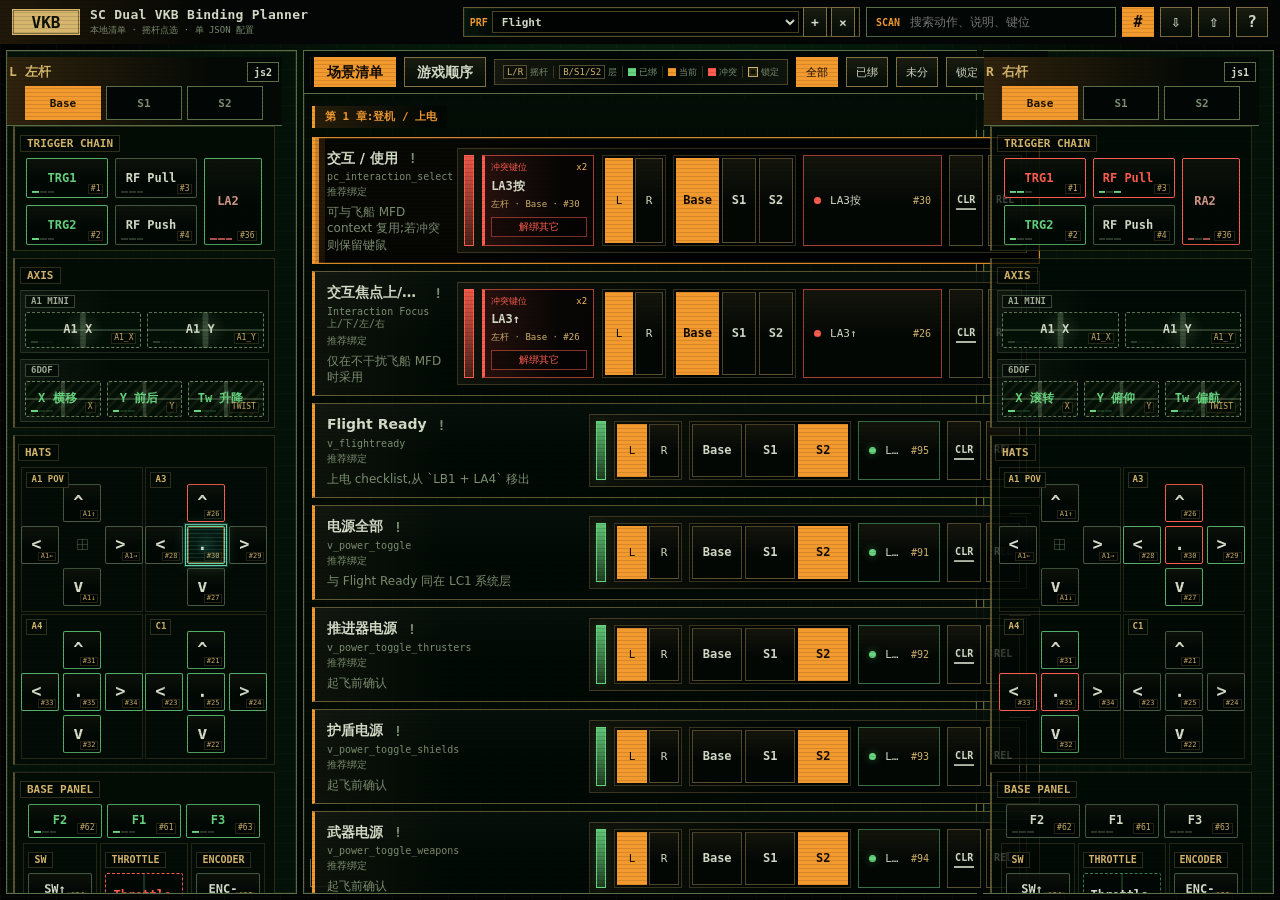
==== index.html @ 5b3334d1 "deploy: publish static page" ====
<!doctype html>
<html lang="zh-CN">
  <head>
    <meta charset="utf-8">
    <meta name="viewport" content="width=device-width, initial-scale=1">
    <title>SC Dual VKB Binding Planner</title>
    <link rel="stylesheet" href="./styles.css?v=retro-73">
  </head>
  <body>
    <div id="app" class="app-shell">
      <header class="topbar">
        <div class="brand">
          <span class="brand-mark">VKB</span>
          <div>
            <h1>SC Dual VKB Binding Planner</h1>
            <p>本地清单 · 摇杆点选 · 单 JSON 配置</p>
          </div>
        </div>
        <div class="top-actions">
          <div class="profile-controls" aria-label="Profile 配置" data-tooltip="Profile · 切换、新建或删除一套完整配置">
            <span class="profile-kicker">PRF</span>
            <select id="profileSelect" class="profile-select" aria-label="切换 Profile" data-tooltip="切换当前 Profile"></select>
            <button id="profileAddBtn" class="panel-button icon-button" type="button" aria-label="新增 Profile" title="新增 Profile" data-tooltip="新增 Profile，并选择复制来源">
              <span aria-hidden="true">+</span>
              <span class="sr-only">新增 Profile</span>
            </button>
            <button id="profileDeleteBtn" class="panel-button icon-button" type="button" aria-label="删除当前 Profile" title="删除当前 Profile" data-tooltip="删除当前 Profile，会先要求确认">
              <span aria-hidden="true">×</span>
              <span class="sr-only">删除当前 Profile</span>
            </button>
          </div>
          <label class="search-box" data-tooltip="按动作名、说明、键位或代码搜索">
            <span>SCAN</span>
            <input id="searchInput" type="search" placeholder="搜索动作、说明、键位">
          </label>
          <button id="toggleCodesBtn" class="panel-button icon-button code-mode-button" type="button" aria-label="切换编号显示" title="切换编号显示" data-tooltip="显示或隐藏左右摇杆按钮编号">
            <span aria-hidden="true">#</span>
            <span class="sr-only">切换编号显示</span>
          </button>
          <button id="exportBtn" class="panel-button icon-button" type="button" aria-label="导出 JSON" title="导出 JSON" data-tooltip="导出包含所有 Profile 和键位编号的 JSON">
            <span aria-hidden="true">⇩</span>
            <span class="sr-only">导出 JSON</span>
          </button>
          <label class="panel-button icon-button import-button" aria-label="导入 JSON" title="导入 JSON" data-tooltip="导入 JSON 并覆盖当前 workspace">
            <span aria-hidden="true">⇧</span>
            <span class="sr-only">导入 JSON</span>
            <input id="importInput" type="file" accept="application/json">
          </label>
          <button id="helpBtn" class="panel-button icon-button help-button" type="button" aria-label="打开帮助" title="打开帮助" data-tooltip="打开全屏操作说明">
            <span aria-hidden="true">?</span>
            <span class="sr-only">打开帮助</span>
          </button>
        </div>
      </header>

      <main class="workspace">
        <aside id="leftPanel" class="stick-panel"></aside>

        <section class="list-zone">
          <div class="list-controls">
            <div class="tabs" role="tablist" aria-label="清单类型">
              <button id="scenarioTab" class="tab-button active" type="button" data-list="scenario" data-tooltip="按场景化体会顺序查看绑定">场景清单</button>
              <button id="gameTab" class="tab-button" type="button" data-list="game" data-tooltip="按游戏内 keybinding 顺序查看绑定">游戏顺序</button>
            </div>
            <div class="top-legend" aria-label="图例说明">
              <span class="legend-item"><span class="legend-code">L/R</span>摇杆</span>
              <span class="legend-item"><span class="legend-code">B/S1/S2</span>层</span>
              <span class="legend-item"><span class="legend-dot green"></span>已绑</span>
              <span class="legend-item"><span class="legend-dot amber"></span>当前</span>
              <span class="legend-item"><span class="legend-dot red"></span>冲突</span>
              <span class="legend-item"><span class="legend-lock"></span>锁定</span>
            </div>
            <div class="filters" aria-label="状态筛选">
              <button class="filter-button active" type="button" data-filter="all" data-tooltip="显示全部动作">全部</button>
              <button class="filter-button" type="button" data-filter="bound" data-tooltip="只看已经绑定的动作">已绑</button>
              <button class="filter-button" type="button" data-filter="unbound" data-tooltip="只看尚未分配的动作">未分</button>
              <button class="filter-button" type="button" data-filter="locked" data-tooltip="只看已锁定的动作">锁定</button>
              <button class="filter-button" type="button" data-filter="issue" data-tooltip="只看冲突或需要处理的动作">问题</button>
            </div>
          </div>

          <div id="selectionBar" class="selection-bar">
            <div>
              <span class="selection-kicker">CURRENT TARGET</span>
              <strong id="selectedTitle">选择一行动作，然后点击左右摇杆键位</strong>
            </div>
            <div class="selection-actions">
              <button id="lockBtn" class="small-button" type="button" data-tooltip="锁定当前动作，防止误改或抢占">锁定</button>
              <button id="clearBtn" class="small-button" type="button" data-tooltip="解绑当前动作">解绑</button>
              <input id="noteInput" class="note-input" type="text" placeholder="备注" data-tooltip="为当前动作写入备注">
            </div>
          </div>

          <div class="card-wrap">
            <div id="bindingRows" class="binding-cards" aria-label="绑定清单"></div>
          </div>
        </section>

        <aside id="rightPanel" class="stick-panel"></aside>
      </main>
    </div>

    <section id="helpOverlay" class="help-overlay" aria-hidden="true" aria-label="操作帮助">
      <div class="help-vignette" aria-hidden="true"></div>
      <aside class="help-board" role="dialog" aria-modal="true" aria-labelledby="helpTitle">
        <header>
          <span>HELP</span>
          <h2 id="helpTitle">按钮说明</h2>
        </header>
        <div id="helpItems" class="help-items"></div>
        <footer>
          <span>Esc / 点击外部关闭</span>
          <button id="helpCloseBtn" type="button" data-tooltip="关闭帮助窗口">关闭</button>
        </footer>
      </aside>
    </section>
    <div id="hudTooltip" class="hud-tooltip" role="tooltip" aria-hidden="true"></div>

    <dialog id="codeDialog" class="code-dialog">
      <form method="dialog" class="code-card">
        <header>
          <span id="codeDialogKicker">CODE</span>
          <h2 id="codeDialogTitle">编辑键位编码</h2>
        </header>
        <div id="codeDialogFields" class="code-fields"></div>
        <menu>
          <button id="copyCodeBtn" value="copy" type="button" data-tooltip="把当前键位编号复制到另一侧同名控件">复制到另一侧</button>
          <button id="recalcCodeBtn" value="recalc" type="button" data-tooltip="按全局 shift offset 重算 S1/S2 编号">按 offset 重算</button>
          <button value="cancel" data-tooltip="关闭编码编辑">关闭</button>
          <button id="saveCodeBtn" value="default" type="button" data-tooltip="保存当前键位编号">保存</button>
        </menu>
      </form>
    </dialog>

    <dialog id="profileDialog" class="profile-dialog">
      <form method="dialog" class="profile-card">
        <header>
          <span>PROFILE</span>
          <h2>新增 Profile</h2>
        </header>
        <div class="profile-fields">
          <label>
            名称
            <input id="profileNewName" type="text" maxlength="32" autocomplete="off">
          </label>
          <label>
            复制自
            <select id="profileSourceSelect"></select>
          </label>
        </div>
        <menu>
          <button value="cancel" data-tooltip="关闭新增 Profile">关闭</button>
          <button id="profileCreateBtn" value="default" type="button" data-tooltip="按名称和复制来源创建 Profile">创建</button>
        </menu>
      </form>
    </dialog>

    <script src="./data.js?v=retro-4"></script>
    <script src="./app.js?v=retro-37"></script>
  </body>
</html>
---- styles.css ----
:root {
  color-scheme: dark;
  --bg: #020504;
  --panel: #061a0f;
  --panel-2: #092715;
  --panel-3: #0d1c15;
  --line: #596f47;
  --line-dim: #273b28;
  --line-hot: #d6b66c;
  --text: #d5dcc8;
  --muted: #7d9072;
  --amber: #f39a2f;
  --amber-2: #ffc069;
  --green: #66d47e;
  --red: #ff5d4d;
  --violet: #a88bff;
  --shadow: rgba(243, 154, 47, 0.18);
  --mono: ui-monospace, SFMono-Regular, Menlo, Monaco, Consolas, monospace;
  font-family: "IBM Plex Sans", Inter, ui-sans-serif, system-ui, -apple-system, BlinkMacSystemFont, "Segoe UI", sans-serif;
}

* {
  box-sizing: border-box;
}

html {
  height: 100%;
  overflow: hidden;
}

body {
  height: 100%;
  min-width: 1100px;
  overflow: hidden;
  margin: 0;
  color: var(--text);
  background:
    linear-gradient(rgba(214, 182, 108, 0.035) 1px, transparent 1px),
    linear-gradient(90deg, rgba(214, 182, 108, 0.035) 1px, transparent 1px),
    radial-gradient(circle at 50% -18%, rgba(7, 54, 23, 0.9), transparent 45%),
    var(--bg);
  background-size: 24px 24px, 24px 24px, auto, auto;
}

body::after {
  content: "";
  position: fixed;
  inset: 0;
  z-index: 99;
  pointer-events: none;
  background: repeating-linear-gradient(0deg, transparent 0 3px, rgba(0, 0, 0, 0.12) 3px 4px);
  mix-blend-mode: multiply;
}

button,
input,
select {
  font: inherit;
}

button {
  cursor: pointer;
}

.app-shell {
  height: 100vh;
  display: grid;
  grid-template-rows: auto 1fr;
  overflow: hidden;
}

.topbar {
  height: 48px;
  display: flex;
  align-items: center;
  justify-content: space-between;
  padding: 6px 10px;
  border-bottom: 1px solid var(--line);
  background:
    linear-gradient(90deg, rgba(243, 154, 47, 0.08), transparent 240px),
    #030604;
  box-shadow: inset 0 -1px 0 rgba(243, 154, 47, 0.28);
}

.brand {
  display: flex;
  align-items: center;
  gap: 10px;
}

.brand-mark {
  display: grid;
  place-items: center;
  width: 64px;
  height: 28px;
  border: 1px solid var(--line-hot);
  color: #0d1009;
  font-weight: 800;
  font-family: var(--mono);
  letter-spacing: 0;
  background: var(--line-hot);
  box-shadow: inset 0 0 0 1px rgba(0, 0, 0, 0.42);
}

h1,
p {
  margin: 0;
}

.brand h1 {
  color: var(--text);
  font-family: var(--mono);
  font-size: 13px;
  font-weight: 800;
  letter-spacing: 0.02em;
}

.brand p,
.selection-kicker,
.code-dialog span,
.profile-dialog span {
  margin-top: 2px;
  color: var(--muted);
  font-family: var(--mono);
  font-size: 10px;
  letter-spacing: 0;
  text-transform: uppercase;
}

.top-actions,
.list-controls,
.filters,
.tabs,
.selection-actions {
  display: flex;
  align-items: center;
  gap: 8px;
}

.search-box {
  display: flex;
  align-items: center;
  gap: 8px;
  min-width: 260px;
  height: 28px;
  padding: 0 9px;
  border: 1px solid var(--line);
  background: #020604;
}

.search-box span {
  color: var(--amber);
  font-family: var(--mono);
  font-size: 11px;
}

.search-box input {
  width: 100%;
  border: 0;
  outline: 0;
  color: var(--text);
  background: transparent;
}

.panel-button,
.tab-button,
.filter-button,
.small-button {
  min-height: 30px;
  border: 1px solid var(--line);
  color: var(--text);
  background:
    linear-gradient(180deg, rgba(214, 182, 108, 0.08), transparent 52%),
    #061008;
  font-family: var(--mono);
  text-transform: uppercase;
  white-space: nowrap;
}

.panel-button {
  padding: 0 12px;
}

.import-button input {
  display: none;
}

.tab-button {
  padding: 0 13px;
}

.filter-button,
.small-button {
  padding: 0 9px;
  font-size: 12px;
}

.panel-button:hover,
.tab-button:hover,
.filter-button:hover,
.small-button:hover,
.slot:hover {
  border-color: var(--line-hot);
  box-shadow: 0 0 0 1px rgba(214, 182, 108, 0.15), 0 0 18px var(--shadow);
}

.active,
.tab-button.active,
.filter-button.active {
  border-color: var(--amber);
  color: #140c03;
  background: var(--amber);
}

.workspace {
  display: grid;
  grid-template-columns: 196px minmax(420px, 1fr) 196px;
  gap: 6px;
  min-height: 0;
  overflow: hidden;
  padding: 6px;
}

.stick-panel {
  position: relative;
  min-height: 0;
  overflow: auto;
  border: 1px solid var(--line);
  background:
    linear-gradient(rgba(214, 182, 108, 0.045) 1px, transparent 1px),
    linear-gradient(90deg, rgba(214, 182, 108, 0.032) 1px, transparent 1px),
    linear-gradient(180deg, rgba(243, 154, 47, 0.05), transparent 120px),
    var(--panel);
  background-size: 14px 14px, 14px 14px, auto;
  box-shadow: inset 0 0 0 1px rgba(214, 182, 108, 0.09);
  scrollbar-gutter: stable;
}

.stick-panel::before,
.list-zone::before {
  content: "";
  position: absolute;
  inset: 6px;
  z-index: 1;
  pointer-events: none;
  background:
    linear-gradient(var(--line-hot) 0 0) left top / 28px 1px no-repeat,
    linear-gradient(var(--line-hot) 0 0) left top / 1px 28px no-repeat,
    linear-gradient(var(--line-hot) 0 0) right top / 28px 1px no-repeat,
    linear-gradient(var(--line-hot) 0 0) right top / 1px 28px no-repeat,
    linear-gradient(var(--line-hot) 0 0) left bottom / 28px 1px no-repeat,
    linear-gradient(var(--line-hot) 0 0) left bottom / 1px 28px no-repeat,
    linear-gradient(var(--line-hot) 0 0) right bottom / 28px 1px no-repeat,
    linear-gradient(var(--line-hot) 0 0) right bottom / 1px 28px no-repeat;
  opacity: 0.55;
}

.stick-head {
  position: sticky;
  top: 0;
  z-index: 3;
  padding: 5px 6px;
  border-bottom: 1px solid var(--line);
  background:
    linear-gradient(90deg, rgba(243, 154, 47, 0.12), transparent 68%),
    rgba(4, 16, 8, 0.96);
}

.stick-title {
  display: flex;
  justify-content: space-between;
  align-items: center;
  margin-bottom: 4px;
  color: var(--line-hot);
  font-family: var(--mono);
  font-size: 12px;
  font-weight: 800;
}

.layer-switch {
  display: grid;
  grid-template-columns: repeat(3, 1fr);
  gap: 3px;
}

.layer-switch button {
  height: 20px;
  border: 1px solid var(--line);
  color: var(--muted);
  background: #020604;
  font-family: var(--mono);
  font-size: 10px;
}

.layer-switch button.active {
  border-color: var(--amber);
  color: #171106;
  background: var(--amber);
}

.control-group {
  --group-accent: var(--line);
  position: relative;
  z-index: 2;
  margin: 3px 5px;
  padding: 3px 5px 4px;
  border: 1px solid rgba(89, 111, 71, 0.62);
  border-left: 2px solid var(--group-accent);
  background:
    linear-gradient(90deg, rgba(214, 182, 108, 0.055), transparent 32px),
    rgba(2, 10, 5, 0.86);
}

.group-trigger { --group-accent: var(--amber); }
.group-a1 { --group-accent: #91b28a; }
.group-hats { --group-accent: var(--line-hot); }
.group-axis { --group-accent: var(--green); }
.group-base { --group-accent: #b9bd8a; }
.group-throttle { --group-accent: #91b28a; }
.group-encoder { --group-accent: var(--line-hot); }

.group-title {
  display: flex;
  align-items: center;
  justify-content: space-between;
  margin-bottom: 2px;
  color: var(--group-accent);
  font-family: var(--mono);
  font-size: 9px;
  line-height: 1;
  text-shadow: none;
  text-transform: uppercase;
}

.group-title::after {
  content: "";
  height: 1px;
  flex: 1;
  margin-left: 6px;
  background: linear-gradient(90deg, var(--group-accent), transparent);
  opacity: 0.75;
}

.slot-grid {
  display: grid;
  gap: 3px;
}

.trigger-grid {
  grid-template-columns: repeat(3, 1fr);
}

.axis-grid {
  grid-template-columns: repeat(3, 1fr);
}

.base-grid {
  grid-template-columns: repeat(5, 1fr);
}

.hat {
  display: grid;
  grid-template-columns: repeat(3, 34px);
  grid-template-rows: repeat(3, 17px);
  justify-content: center;
  gap: 2px;
  margin-bottom: 3px;
}

.hat .up { grid-column: 2; grid-row: 1; }
.hat .left { grid-column: 1; grid-row: 2; }
.hat .press { grid-column: 2; grid-row: 2; }
.hat .right { grid-column: 3; grid-row: 2; }
.hat .down { grid-column: 2; grid-row: 3; }

.hat.a1-pov {
  grid-template-columns: repeat(3, 34px);
}

.hat.a1-pov .slot-label {
  font-size: 0;
}

.hat.a1-pov .slot-label::after {
  color: var(--text);
  font-size: 10px;
}

.hat.a1-pov .up .slot-label::after {
  content: "^";
}

.hat.a1-pov .left .slot-label::after {
  content: "<";
}

.hat.a1-pov .right .slot-label::after {
  content: ">";
}

.hat.a1-pov .down .slot-label::after {
  content: "v";
}

.hat.a1-pov .slot-code {
  display: block;
  font-size: 6px;
  line-height: 1;
}

.hat.a1-pov .occupancy {
  display: none;
}

.hat-modules {
  display: grid;
  grid-template-columns: repeat(3, 1fr);
  gap: 3px;
}

.hat-module {
  min-width: 0;
}

.hat-module-title {
  margin-bottom: 2px;
  color: var(--line-hot);
  font-family: var(--mono);
  font-size: 8px;
  font-weight: 800;
  text-align: center;
}

.hat-module .hat {
  grid-template-columns: repeat(3, 16px);
  grid-template-rows: repeat(3, 17px);
  gap: 1px;
  margin-bottom: 0;
}

.hat-module .slot {
  min-height: 17px;
  padding: 0;
}

.hat-module .slot-label {
  font-size: 0;
}

.hat-module .slot-label::after {
  color: var(--text);
  font-size: 9px;
}

.hat-module .up .slot-label::after {
  content: "^";
}

.hat-module .left .slot-label::after {
  content: "<";
}

.hat-module .press .slot-label::after {
  content: ".";
}

.hat-module .right .slot-label::after {
  content: ">";
}

.hat-module .down .slot-label::after {
  content: "v";
}

.hat-module .slot-code {
  display: block;
  font-size: 5px;
  line-height: 1;
}

.hat-module .occupancy {
  width: 14px;
  margin-top: 0;
}

.slot {
  position: relative;
  min-height: 23px;
  display: grid;
  align-content: center;
  gap: 1px;
  padding: 2px;
  border: 1px solid #4f6741;
  color: var(--text);
  background:
    linear-gradient(180deg, rgba(214, 182, 108, 0.08), transparent 48%),
    #031006;
  text-align: center;
  user-select: none;
  box-shadow: inset 0 0 0 1px rgba(0, 0, 0, 0.35);
}

.group-trigger .slot {
  border-radius: 2px 2px 8px 8px;
  min-height: 25px;
  color: var(--amber-2);
  border-color: rgba(243, 154, 47, 0.65);
}

.group-hats .slot {
  border-radius: 2px;
  border-color: rgba(214, 182, 108, 0.62);
}

.group-a1 .slot {
  border-color: rgba(145, 178, 138, 0.7);
}

.group-a1 .slot.axis {
  background:
    radial-gradient(circle at 50% 50%, rgba(145, 178, 138, 0.18), transparent 34%),
    linear-gradient(90deg, transparent 47%, rgba(145, 178, 138, 0.28) 48% 52%, transparent 53%),
    linear-gradient(0deg, transparent 47%, rgba(145, 178, 138, 0.28) 48% 52%, transparent 53%),
    #031006;
}

.group-axis .slot,
.group-throttle .slot {
  min-height: 24px;
  border-style: dashed;
  background:
    linear-gradient(90deg, rgba(102, 212, 126, 0.1), transparent 55%),
    #031006;
}

.group-base .slot {
  width: 26px;
  min-height: 26px;
  justify-self: center;
  border-radius: 50%;
  aspect-ratio: 1;
  background:
    radial-gradient(circle, rgba(214, 182, 108, 0.16), transparent 58%),
    #07130a;
}

.group-throttle .slot {
  width: 38px;
  min-height: 44px;
  margin: 0 auto;
  border-radius: 2px;
  background:
    linear-gradient(90deg, transparent 44%, rgba(102, 212, 126, 0.25) 45% 55%, transparent 56%),
    repeating-linear-gradient(0deg, transparent 0 6px, rgba(214, 182, 108, 0.14) 6px 7px),
    #031006;
}

.group-encoder .slot {
  width: 32px;
  min-height: 32px;
  justify-self: center;
  border-radius: 999px;
  aspect-ratio: 1;
  background:
    conic-gradient(from 0deg, rgba(214, 182, 108, 0.28), transparent 18%, rgba(214, 182, 108, 0.18) 36%, transparent 58%, rgba(214, 182, 108, 0.22)),
    #031006;
}

.slot.trigger {
  border-radius: 6px;
}

.slot.axis {
  border-style: dashed;
}

.slot.locked {
  border-color: rgba(240, 185, 87, 0.75);
  background:
    repeating-linear-gradient(-45deg, rgba(243, 154, 47, 0.16), rgba(243, 154, 47, 0.16) 4px, transparent 4px, transparent 8px),
    #071006;
}

.slot.occupied {
  border-color: rgba(102, 212, 126, 0.86);
  color: var(--green);
}

.slot.current {
  border-color: var(--amber);
  color: var(--amber-2);
  box-shadow: 0 0 0 1px rgba(243, 154, 47, 0.3), 0 0 20px rgba(243, 154, 47, 0.16);
}

.slot.conflict {
  border-color: var(--red);
}

.slot.uncalibrated {
  border-style: dashed;
  color: var(--muted);
}

.slot-label {
  font-size: 9px;
  font-weight: 700;
  line-height: 1.1;
  font-family: var(--mono);
}

.slot-code {
  color: var(--line-hot);
  font-family: var(--mono);
  font-size: 8px;
}

.code-edit {
  position: absolute;
  top: 2px;
  right: 2px;
  width: 11px;
  height: 11px;
  padding: 0;
  border: 0;
  color: var(--muted);
  background: transparent;
  font-size: 8px;
  font-family: var(--mono);
}

.occupancy {
  display: grid;
  grid-template-columns: repeat(3, 1fr);
  gap: 1px;
  width: 20px;
  margin: 1px auto 0;
}

.occupancy span {
  height: 2px;
  background: rgba(125, 144, 114, 0.34);
}

.occupancy span.on {
  background: var(--green);
}

.occupancy span.locked {
  background: var(--amber);
}

.list-zone {
  position: relative;
  min-width: 0;
  min-height: 0;
  display: grid;
  grid-template-rows: auto auto minmax(0, 1fr);
  border: 1px solid var(--line);
  background:
    linear-gradient(rgba(214, 182, 108, 0.028) 1px, transparent 1px),
    linear-gradient(90deg, rgba(214, 182, 108, 0.028) 1px, transparent 1px),
    rgba(3, 13, 6, 0.92);
  background-size: 18px 18px, 18px 18px;
  box-shadow: inset 0 0 0 1px rgba(214, 182, 108, 0.08);
}

.list-controls {
  position: relative;
  z-index: 2;
  justify-content: space-between;
  min-height: 38px;
  padding: 5px 8px;
  border-bottom: 1px solid var(--line);
  background: rgba(2, 7, 4, 0.88);
}

.selection-bar {
  position: relative;
  z-index: 2;
  min-height: 48px;
  display: flex;
  align-items: center;
  justify-content: space-between;
  gap: 12px;
  padding: 7px 8px;
  border-bottom: 1px solid var(--line);
  background:
    linear-gradient(90deg, rgba(243, 154, 47, 0.11), transparent 48%),
    rgba(4, 16, 8, 0.9);
}

#selectedTitle {
  display: block;
  margin-top: 3px;
  font-size: 13px;
  line-height: 1.2;
}

.note-input {
  width: 260px;
  height: 28px;
  border: 1px solid var(--line);
  color: var(--text);
  background: #020604;
  padding: 0 9px;
}

.card-wrap {
  position: relative;
  z-index: 2;
  min-height: 0;
  overflow-y: auto;
  overflow-x: hidden;
  padding: 6px 8px 8px;
}

.binding-cards {
  display: grid;
  gap: 6px;
}

.card-group {
  position: sticky;
  top: 0;
  z-index: 2;
  padding: 5px 0 2px;
  background: linear-gradient(180deg, rgba(3, 13, 6, 0.98), rgba(3, 13, 6, 0.82));
}

.card-group span {
  display: inline-flex;
  min-height: 22px;
  align-items: center;
  padding: 0 10px;
  border-left: 3px solid var(--amber);
  color: var(--amber);
  background:
    linear-gradient(90deg, rgba(243, 154, 47, 0.16), transparent 88%),
    rgba(2, 7, 4, 0.9);
  font-family: var(--mono);
  font-size: 11px;
  font-weight: 800;
  text-transform: uppercase;
}

.binding-card {
  position: relative;
  display: grid;
  grid-template-columns: minmax(170px, 0.82fr) minmax(220px, 1.18fr);
  grid-template-areas:
    "action meta"
    "desc meta";
  gap: 5px 10px;
  min-height: 76px;
  padding: 8px 10px;
  border: 1px solid rgba(89, 111, 71, 0.82);
  border-left: 3px solid rgba(214, 182, 108, 0.78);
  background:
    linear-gradient(90deg, rgba(214, 182, 108, 0.055), transparent 132px),
    linear-gradient(180deg, rgba(255, 255, 255, 0.025), transparent 56%),
    rgba(2, 9, 5, 0.9);
  cursor: pointer;
}

.binding-card::after {
  content: "";
  position: absolute;
  right: 8px;
  top: 7px;
  width: 22px;
  height: 1px;
  background: var(--line-hot);
  opacity: 0.5;
}

.binding-card:hover {
  border-color: var(--line-hot);
  box-shadow: inset 0 0 0 1px rgba(214, 182, 108, 0.12);
}

.binding-card.selected {
  border-color: var(--amber);
  border-left-color: var(--amber);
  background:
    linear-gradient(90deg, rgba(243, 154, 47, 0.18), transparent 160px),
    rgba(8, 18, 7, 0.96);
  box-shadow: inset 0 0 0 1px rgba(243, 154, 47, 0.24);
}

.card-action {
  grid-area: action;
  min-width: 0;
}

.card-description {
  grid-area: desc;
  color: var(--muted);
  font-size: 11px;
  line-height: 1.35;
}

.card-meta {
  grid-area: meta;
  display: grid;
  grid-template-columns: repeat(2, minmax(92px, 1fr));
  gap: 5px;
  align-content: center;
}

.meta-field {
  min-width: 0;
  display: grid;
  gap: 3px;
}

.meta-label {
  color: var(--muted);
  font-family: var(--mono);
  font-size: 9px;
  text-transform: uppercase;
}

.empty-card {
  padding: 18px;
  border: 1px dashed var(--line);
  color: var(--muted);
  text-align: center;
}

.action-name {
  font-weight: 750;
  line-height: 1.25;
  color: var(--text);
}

.action-sub {
  margin-top: 3px;
  color: var(--muted);
  font-family: var(--mono);
  font-size: 10px;
}

.tag {
  display: inline-flex;
  align-items: center;
  min-height: 22px;
  padding: 1px 7px;
  border: 1px solid var(--line);
  color: var(--text);
  background: #020604;
  font-family: var(--mono);
  font-size: 11px;
}

.tag.green { border-color: var(--green); color: var(--green); }
.tag.amber { border-color: var(--amber); color: var(--amber); }
.tag.red { border-color: var(--red); color: var(--red); }
.tag.muted { color: var(--muted); }

.code-dialog,
.profile-dialog {
  border: 1px solid var(--line-hot);
  color: var(--text);
  background: var(--panel);
  box-shadow: 0 0 34px rgba(91, 214, 208, 0.18);
}

.code-dialog::backdrop,
.profile-dialog::backdrop {
  background: rgba(0, 0, 0, 0.62);
}

.code-card,
.profile-card {
  min-width: 390px;
}

.code-card h2,
.profile-card h2 {
  margin: 4px 0 14px;
  font-size: 18px;
}

.code-fields,
.profile-fields {
  display: grid;
  gap: 10px;
}

.code-fields label,
.profile-fields label {
  display: grid;
  gap: 4px;
  color: var(--muted);
  font-size: 12px;
}

.code-fields input,
.profile-fields input,
.profile-fields select {
  height: 34px;
  border: 1px solid var(--line);
  color: var(--text);
  background: #0b1115;
  padding: 0 9px;
  outline: 0;
}

.code-card menu,
.profile-card menu {
  display: flex;
  justify-content: flex-end;
  gap: 8px;
  margin: 16px 0 0;
  padding: 0;
}

.code-card button,
.profile-card button {
  min-height: 34px;
  border: 1px solid var(--line);
  color: var(--text);
  background: #0d151a;
}

/* Clear retro cockpit pass: index2 proportions + rover-panel line language. */
body {
  background:
    linear-gradient(rgba(214, 182, 108, 0.03) 1px, transparent 1px),
    linear-gradient(90deg, rgba(214, 182, 108, 0.026) 1px, transparent 1px),
    radial-gradient(circle at 50% -22%, rgba(11, 66, 25, 0.78), transparent 46%),
    #020403;
  background-size: 28px 28px, 28px 28px, auto, auto;
}

.topbar {
  height: 44px;
  padding: 5px 12px;
  background:
    linear-gradient(90deg, rgba(243, 154, 47, 0.12), transparent 220px),
    #030604;
}

.brand-mark {
  width: 68px;
  height: 26px;
}

.brand h1 {
  font-size: 13px;
}

.brand p {
  font-size: 9px;
}

.search-box {
  min-width: 260px;
  height: 30px;
}

.panel-button,
.tab-button,
.filter-button,
.small-button {
  min-height: 30px;
  border-color: rgba(214, 182, 108, 0.58);
  background:
    linear-gradient(180deg, rgba(214, 182, 108, 0.1), rgba(4, 15, 8, 0.2)),
    #040b06;
}

.panel-button.active {
  border-color: var(--amber);
  color: #140c03;
  background: var(--amber);
}

.workspace {
  grid-template-columns: minmax(300px, 1fr) minmax(560px, 1.05fr) minmax(300px, 1fr);
  gap: 6px;
  padding: 6px;
}

.stick-panel {
  overflow-y: auto;
  overflow-x: hidden;
  padding: 7px;
  background:
    linear-gradient(rgba(214, 182, 108, 0.04) 1px, transparent 1px),
    linear-gradient(90deg, rgba(214, 182, 108, 0.032) 1px, transparent 1px),
    rgba(4, 22, 10, 0.96);
  background-size: 18px 18px, 18px 18px;
}

.stick-head {
  margin: -7px -7px 8px;
  padding: 7px 8px;
  background:
    linear-gradient(90deg, rgba(243, 154, 47, 0.18), transparent 74%),
    #050905;
}

.stick-title {
  font-size: 12px;
}

.layer-switch {
  gap: 4px;
}

.layer-switch button {
  height: 24px;
  font-size: 10px;
}

.control-group {
  margin: 0 0 8px;
  padding: 8px;
  border: 1px solid rgba(214, 182, 108, 0.36);
  border-left: 2px solid var(--group-accent);
  background:
    linear-gradient(90deg, rgba(214, 182, 108, 0.07), transparent 45px),
    rgba(2, 9, 4, 0.9);
}

.group-title {
  margin-bottom: 7px;
  font-size: 9px;
  letter-spacing: 0;
}

.slot-grid {
  gap: 6px;
}

.trigger-grid {
  grid-template-columns: repeat(2, minmax(0, 1fr));
}

.axis-grid,
.base-grid {
  grid-template-columns: repeat(3, minmax(0, 1fr));
}

.slot {
  min-height: 34px;
  padding: 4px 5px;
  border-color: rgba(214, 182, 108, 0.45);
  background:
    linear-gradient(180deg, rgba(214, 182, 108, 0.1), transparent 55%),
    #020704;
}

.slot-label {
  font-size: 10px;
}

.slot-code {
  font-size: 9px;
  opacity: 0.95;
}

.code-edit {
  width: 14px;
  height: 14px;
  font-size: 9px;
}

.group-trigger .slot {
  min-height: 35px;
  border-radius: 3px;
}

.group-a1 .slot.axis {
  min-height: 38px;
  border-style: dashed;
}

.hat {
  grid-template-columns: repeat(3, 46px);
  grid-template-rows: repeat(3, 28px);
  gap: 4px;
  margin-bottom: 0;
}

.hat.a1-pov {
  grid-template-columns: repeat(3, 46px);
  grid-template-rows: repeat(3, 28px);
  margin: 0 auto;
}

.hat.a1-pov .slot-label::after {
  font-size: 13px;
}

.hat.a1-pov .slot-code {
  display: block;
  font-size: 8px;
}

.hat-modules {
  display: grid;
  grid-template-columns: 1fr;
  gap: 8px;
}

.hat-module {
  padding: 4px 5px 5px;
  border: 1px solid rgba(214, 182, 108, 0.18);
  background: rgba(0, 0, 0, 0.12);
}

.hat-module-title {
  margin-bottom: 4px;
  font-size: 9px;
}

.hat-module .hat {
  grid-template-columns: repeat(3, 44px);
  grid-template-rows: repeat(3, 26px);
  gap: 4px;
  margin: 0 auto;
}

.hat-module .slot {
  min-height: 26px;
  padding: 2px;
}

.hat-module .slot-label::after {
  font-size: 12px;
}

.hat-module .slot-code {
  font-size: 8px;
}

.hat-module .occupancy,
.hat.a1-pov .occupancy {
  display: none;
}

.hat-strips {
  display: grid;
  gap: 7px;
}

.hat-strip {
  min-width: 0;
  padding: 4px 5px 5px;
  border: 1px solid rgba(214, 182, 108, 0.18);
  background: rgba(0, 0, 0, 0.12);
}

.hat-strip-title {
  margin-bottom: 4px;
  color: var(--line-hot);
  font-family: var(--mono);
  font-size: 9px;
  font-weight: 800;
}

.hat-strip-grid {
  display: grid;
  grid-template-columns: repeat(5, minmax(0, 1fr));
  gap: 4px;
}

.hat-chip {
  display: grid;
  grid-template-columns: none;
  grid-template-rows: none;
  justify-content: center;
  align-content: center;
  min-width: 0;
  height: 34px;
  min-height: 34px;
  padding: 2px;
  margin-bottom: 0;
}

.hat-chip .slot-label {
  font-size: 0;
}

.hat-chip .slot-label::after {
  color: var(--text);
  font-size: 12px;
}

.hat-chip.up .slot-label::after {
  content: "^";
}

.hat-chip.left .slot-label::after {
  content: "<";
}

.hat-chip.press .slot-label::after {
  content: ".";
}

.hat-chip.right .slot-label::after {
  content: ">";
}

.hat-chip.down .slot-label::after {
  content: "v";
}

.hat-chip .slot-code {
  font-size: 8px;
  white-space: nowrap;
}

.hat-chip .occupancy {
  display: none;
}

.group-base .slot,
.group-encoder .slot {
  width: auto;
  min-height: 38px;
  aspect-ratio: auto;
}

.group-base .slot {
  border-radius: 999px;
}

.group-encoder .slot {
  border-radius: 999px;
}

.group-throttle .slot {
  width: 58px;
  min-height: 66px;
}

.occupancy {
  width: 28px;
  margin-top: 3px;
}

.occupancy span {
  height: 3px;
}

.list-zone {
  background:
    linear-gradient(rgba(214, 182, 108, 0.024) 1px, transparent 1px),
    linear-gradient(90deg, rgba(214, 182, 108, 0.02) 1px, transparent 1px),
    rgba(3, 11, 5, 0.94);
  background-size: 22px 22px, 22px 22px;
}

.list-controls {
  min-height: 40px;
  padding: 6px 10px;
}

.selection-bar {
  min-height: 50px;
  padding: 7px 10px;
}

#selectedTitle {
  font-size: 13px;
}

.binding-cards {
  gap: 7px;
}

.binding-card {
  min-height: 84px;
  padding: 10px 12px;
  border-color: rgba(214, 182, 108, 0.42);
  border-left-color: var(--amber);
}

.card-description {
  font-size: 12px;
}

.action-name {
  font-size: 15px;
}

.action-sub {
  font-size: 11px;
}

.tag {
  min-height: 24px;
  font-size: 12px;
}

.binding-card {
  grid-template-columns: minmax(120px, 1fr) 360px;
  min-height: 78px;
}

.binding-card.has-conflict {
  grid-template-columns: minmax(110px, 1fr) 430px;
}

.binding-console {
  grid-area: meta;
  display: grid;
  grid-template-columns: 10px minmax(0, 1fr);
  gap: 8px;
  align-items: stretch;
  min-width: 0;
  padding: 6px;
  border: 1px solid rgba(214, 182, 108, 0.26);
  background:
    linear-gradient(90deg, rgba(214, 182, 108, 0.07), transparent 42%),
    rgba(1, 6, 3, 0.62);
}

.binding-console.has-conflict {
  grid-template-columns: 10px 112px minmax(0, 1fr);
}

.binding-console.has-conflict .binding-controls {
  grid-column: 3;
  grid-row: 1;
  grid-template-columns: auto auto minmax(68px, 1fr) 28px;
  gap: 4px;
}

.binding-console.has-conflict .seg button {
  min-width: 24px;
  padding: 0 4px;
}

.binding-console.has-conflict .layer-seg button {
  min-width: 30px;
}

.binding-console.has-conflict .card-lock {
  min-width: 28px;
}

.status-rail {
  width: 10px;
  min-height: 100%;
  border: 1px solid var(--line);
  background: rgba(125, 144, 114, 0.22);
}

.status-rail.green {
  border-color: var(--green);
  background: linear-gradient(180deg, rgba(102, 212, 126, 0.92), rgba(102, 212, 126, 0.22));
  box-shadow: 0 0 10px rgba(102, 212, 126, 0.16);
}

.status-rail.amber {
  border-color: var(--amber);
  background: linear-gradient(180deg, rgba(243, 154, 47, 0.92), rgba(243, 154, 47, 0.2));
}

.status-rail.red {
  border-color: var(--red);
  background: linear-gradient(180deg, rgba(255, 93, 77, 0.92), rgba(255, 93, 77, 0.22));
}

.status-rail.noted::after {
  content: "";
  display: block;
  width: 4px;
  height: 4px;
  margin: 4px auto 0;
  background: var(--line-hot);
}

.binding-controls {
  display: grid;
  grid-template-columns: auto auto minmax(82px, 1fr) 32px;
  gap: 6px;
  align-items: stretch;
  min-width: 0;
}

.seg {
  display: inline-grid;
  grid-auto-flow: column;
  gap: 2px;
  align-self: stretch;
  padding: 2px;
  border: 1px solid rgba(214, 182, 108, 0.24);
  background: rgba(0, 0, 0, 0.24);
}

.seg button,
.slot-pill,
.card-lock {
  min-height: 30px;
  border: 1px solid rgba(214, 182, 108, 0.36);
  color: var(--text);
  background:
    linear-gradient(180deg, rgba(214, 182, 108, 0.08), transparent 55%),
    #030704;
  font-family: var(--mono);
  font-size: 11px;
}

.seg button {
  min-width: 28px;
  padding: 0 6px;
  white-space: nowrap;
}

.layer-seg button {
  min-width: 34px;
}

.seg button.active {
  border-color: var(--amber);
  color: #130b03;
  background: var(--amber);
}

.seg button:disabled {
  cursor: default;
  color: rgba(125, 144, 114, 0.45);
  border-color: rgba(89, 111, 71, 0.22);
  background: rgba(0, 0, 0, 0.2);
}

.slot-pill {
  display: grid;
  grid-template-columns: 8px minmax(0, 1fr) auto;
  gap: 7px;
  align-items: center;
  min-width: 0;
  padding: 0 8px;
  text-align: left;
}

.slot-pill-label,
.slot-pill-code {
  min-width: 0;
  overflow: hidden;
  text-overflow: ellipsis;
  white-space: nowrap;
}

.slot-pill-code {
  color: var(--line-hot);
  font-size: 10px;
}

.status-dot-ui {
  width: 7px;
  height: 7px;
  border-radius: 50%;
  background: var(--muted);
}

.status-dot-ui.green {
  background: var(--green);
  box-shadow: 0 0 8px rgba(102, 212, 126, 0.45);
}

.status-dot-ui.amber {
  background: var(--amber);
}

.status-dot-ui.red {
  background: var(--red);
}

.slot-pill.red {
  border-color: rgba(255, 93, 77, 0.62);
}

.slot-pill.amber {
  border-color: rgba(243, 154, 47, 0.62);
}

.slot-pill.green {
  border-color: rgba(102, 212, 126, 0.48);
}

.card-lock {
  display: grid;
  place-items: center;
  min-width: 32px;
  padding: 0;
}

.card-lock.active {
  border-color: var(--amber);
  color: #130b03;
  background: var(--amber);
}

.card-lock:disabled {
  cursor: default;
  color: rgba(125, 144, 114, 0.4);
  border-color: rgba(89, 111, 71, 0.22);
  background: rgba(0, 0, 0, 0.2);
}

.conflict-mini-card {
  grid-column: 2;
  grid-row: 1;
  display: grid;
  grid-template-columns: minmax(0, 1fr);
  gap: 3px;
  align-items: center;
  min-width: 0;
  min-height: 100%;
  margin: 0;
  padding: 5px 6px;
  border: 1px solid rgba(255, 93, 77, 0.62);
  border-left: 3px solid var(--red);
  background:
    linear-gradient(90deg, rgba(255, 93, 77, 0.12), transparent 68%),
    rgba(8, 3, 3, 0.74);
}

.conflict-mini-meta {
  display: flex;
  justify-content: space-between;
  gap: 8px;
  color: var(--red);
  font-family: var(--mono);
  font-size: 9px;
  line-height: 1;
}

.conflict-mini-tag {
  text-transform: uppercase;
}

.conflict-mini-count {
  color: var(--amber-2);
}

.conflict-mini-main {
  min-width: 0;
  overflow: hidden;
  color: var(--text);
  font-family: var(--mono);
  font-size: 12px;
  font-weight: 800;
  line-height: 1.05;
  text-overflow: ellipsis;
  white-space: nowrap;
}

.conflict-mini-code {
  color: var(--line-hot);
  font-family: var(--mono);
  font-size: 9px;
  line-height: 1;
  white-space: nowrap;
}

.conflict-mini-action {
  min-height: 20px;
  padding: 0 5px;
  border: 1px solid rgba(255, 93, 77, 0.52);
  color: var(--red);
  background: rgba(0, 0, 0, 0.32);
  font-family: var(--mono);
  font-size: 10px;
}

.conflict-mini-action:hover:not(:disabled) {
  color: #130303;
  background: var(--red);
}

.conflict-mini-action.has-locked {
  border-color: rgba(243, 154, 47, 0.54);
}

.conflict-mini-action:disabled {
  cursor: default;
  color: rgba(125, 144, 114, 0.55);
  border-color: rgba(89, 111, 71, 0.32);
}

.selection-actions {
  gap: 6px;
}

.note-input {
  width: 132px;
  height: 30px;
}

/* Joystick panels are the primary operation surface: keep labels readable. */
.stick-panel {
  display: grid;
  grid-template-columns: repeat(2, minmax(0, 1fr));
  align-content: start;
  gap: 8px;
}

.stick-head,
.group-hats,
.group-axis,
.group-base {
  grid-column: 1 / -1;
}

.stick-head {
  margin-bottom: 0;
}

.stick-title {
  font-size: 13px;
}

.layer-switch button {
  height: 28px;
  font-size: 11px;
}

.control-group {
  min-width: 0;
  margin: 0;
  padding: 6px;
}

.group-title,
.hat-strip-title {
  font-size: 10px;
}

.group-title {
  margin-bottom: 5px;
}

.slot-grid {
  gap: 5px;
}

.trigger-grid {
  grid-template-columns: repeat(2, minmax(0, 1fr));
}

.group-a1 .axis-grid {
  grid-template-columns: repeat(2, minmax(0, 1fr));
}

.stick-panel .slot {
  justify-items: center;
  min-height: 42px;
  padding: 5px 7px;
}

.stick-panel .slot-label {
  max-width: 100%;
  font-size: 13px;
  line-height: 1.05;
}

.stick-panel .slot-code {
  max-width: 100%;
  font-size: 10px;
  line-height: 1;
}

.stick-panel .code-edit {
  width: 16px;
  height: 16px;
  font-size: 10px;
  opacity: 0;
  transition: opacity 0.12s;
}

.stick-panel .slot:hover .code-edit {
  opacity: 0.85;
}

.group-trigger .slot {
  min-height: 40px;
}

.group-a1 .slot.axis,
.group-axis .slot {
  min-height: 42px;
}

.hat.a1-pov {
  grid-template-columns: repeat(3, 46px);
  grid-template-rows: repeat(3, 25px);
  gap: 3px;
  margin: 0 auto;
}

.hat.a1-pov .slot {
  min-height: 25px;
  padding: 3px;
}

.hat.a1-pov .slot-label::after {
  font-size: 16px;
  line-height: 1;
}

.hat.a1-pov .slot-code {
  font-size: 9px;
}

.hat-strip {
  padding: 3px;
}

.hat-strips {
  grid-template-columns: repeat(3, minmax(0, 1fr));
}

.hat-strip-grid {
  grid-template-columns: repeat(3, 27px);
  grid-template-rows: repeat(3, 25px);
  justify-content: center;
  gap: 2px;
}

.stick-panel .hat-chip {
  display: flex;
  grid-template-columns: none;
  grid-template-rows: none;
  flex-direction: column;
  align-items: center;
  justify-content: center;
  gap: 2px;
  height: 25px;
  min-height: 25px;
  margin: 0;
  overflow: hidden;
}

.stick-panel .hat-chip .slot-label {
  font-size: 0;
  line-height: 1;
}

.stick-panel .hat-chip .slot-label::after {
  font-size: 13px;
  line-height: 1;
}

.stick-panel .hat-chip .slot-code {
  display: block;
  max-width: 100%;
  margin: 0;
  font-size: 8px;
  line-height: 1;
  text-align: center;
}

.stick-panel .hat-chip.up {
  grid-column: 2;
  grid-row: 1;
}

.stick-panel .hat-chip.left {
  grid-column: 1;
  grid-row: 2;
}

.stick-panel .hat-chip.press {
  grid-column: 2;
  grid-row: 2;
}

.stick-panel .hat-chip.right {
  grid-column: 3;
  grid-row: 2;
}

.stick-panel .hat-chip.down {
  grid-column: 2;
  grid-row: 3;
}

.base-panel-board {
  display: grid;
  gap: 5px;
}

.base-function-row {
  grid-template-columns: repeat(3, minmax(0, 1fr));
}

.base-lower-row {
  display: grid;
  grid-template-columns: 0.85fr 0.82fr 1.25fr;
  gap: 5px;
  align-items: stretch;
}

.base-subgroup {
  min-width: 0;
  padding: 4px;
  border: 1px solid rgba(214, 182, 108, 0.2);
  background:
    linear-gradient(180deg, rgba(214, 182, 108, 0.055), transparent 45%),
    rgba(0, 0, 0, 0.14);
}

.base-subtitle {
  margin-bottom: 3px;
  color: var(--line-hot);
  font-family: var(--mono);
  font-size: 9px;
  font-weight: 800;
  line-height: 1;
}

.base-sw-grid {
  grid-template-columns: repeat(2, minmax(0, 1fr));
  gap: 3px;
}

.base-encoder-grid {
  grid-template-columns: repeat(3, minmax(0, 1fr));
  gap: 3px;
}

.base-throttle-grid {
  justify-items: center;
}

.group-base .slot {
  min-height: 38px;
}

.base-function-row .slot {
  min-height: 42px;
  border-radius: 999px;
}

.base-sw .slot {
  min-height: 36px;
  padding-inline: 4px;
  border-radius: 5px;
}

.base-throttle .slot {
  width: 56px;
  min-height: 56px;
  border-radius: 3px;
}

.base-encoder .slot {
  min-height: 36px;
  padding-inline: 3px;
  border-radius: 999px;
}

/* Narrower controller rails with quieter cockpit linework. */
.workspace {
  grid-template-columns: minmax(260px, 0.6fr) minmax(680px, 1.35fr) minmax(260px, 0.6fr);
}

.stick-panel {
  padding: 6px;
  background:
    linear-gradient(rgba(214, 182, 108, 0.022) 1px, transparent 1px),
    linear-gradient(90deg, rgba(214, 182, 108, 0.018) 1px, transparent 1px),
    rgba(4, 18, 9, 0.96);
  background-size: 18px 18px, 18px 18px;
}

.stick-panel::before {
  display: none;
}

.control-group {
  padding: 5px;
  border-color: rgba(214, 182, 108, 0.2);
  border-left-color: rgba(214, 182, 108, 0.42);
  background: rgba(2, 10, 5, 0.72);
}

.group-title::after {
  opacity: 0.34;
}

.stick-panel .slot {
  border-color: rgba(145, 178, 138, 0.42);
  background: rgba(2, 9, 5, 0.82);
  box-shadow: none;
}

.slot.current {
  box-shadow: 0 0 0 1px rgba(243, 154, 47, 0.3);
}

.slot.locked {
  background:
    repeating-linear-gradient(-45deg, rgba(243, 154, 47, 0.12), rgba(243, 154, 47, 0.12) 3px, transparent 3px, transparent 7px),
    rgba(5, 12, 6, 0.86);
}

.hat-strips {
  grid-template-columns: 1fr;
  gap: 4px;
}

.hat-strip {
  display: grid;
  grid-template-columns: 26px 1fr;
  align-items: center;
  gap: 5px;
  padding: 3px 5px;
  border-color: rgba(214, 182, 108, 0.16);
  background: rgba(0, 0, 0, 0.08);
}

.hat-strip-title {
  margin: 0;
  font-size: 9px;
}

.hat-strip-grid {
  grid-template-columns: repeat(3, 28px);
  grid-template-rows: repeat(3, 20px);
  justify-content: start;
  gap: 2px;
}

.stick-panel .hat-chip {
  width: 28px;
  height: 20px;
  min-height: 20px;
  padding: 1px;
}

.stick-panel .hat-chip .slot-label::after {
  font-size: 12px;
}

.stick-panel .hat-chip .slot-code {
  font-size: 7px;
}

/* Final square cross override: keep this as the last joystick geometry rule. */
.hat.a1-pov {
  grid-template-columns: repeat(3, 38px);
  grid-template-rows: repeat(3, 38px);
  justify-content: center;
  gap: 4px;
}

.hat.a1-pov .slot {
  width: 38px;
  height: 38px;
  min-height: 38px;
  padding: 4px 12px 4px 4px;
}

.hat-strip {
  position: relative;
  display: block;
  min-height: 134px;
  padding: 14px 6px 6px;
}

.hat-strip-title {
  position: absolute;
  top: 4px;
  left: 5px;
  z-index: 2;
  margin: 0;
}

.hat-strip-grid {
  grid-template-columns: repeat(3, 38px);
  grid-template-rows: repeat(3, 38px);
  justify-content: center;
  gap: 4px;
}

.stick-panel .hat-chip {
  width: 38px;
  height: 38px;
  min-height: 38px;
  padding: 4px 12px 4px 4px;
}

.hat.a1-pov .slot-label::after,
.stick-panel .hat-chip .slot-label::after {
  font-size: 17px;
}

.hat.a1-pov .slot-code,
.stick-panel .hat-chip .slot-code {
  right: 2px;
  bottom: 2px;
  font-size: 7px;
}

/* Final side-rail width alignment: axis and Base Panel buttons approach each other. */
.trigger-grid,
.group-axis .axis-grid {
  grid-template-columns: repeat(3, 72px);
  justify-content: center;
}

.base-function-row {
  grid-template-columns: repeat(3, 72px);
  justify-content: center;
}

.group-a1 .axis-grid {
  grid-template-columns: repeat(2, 92px);
  justify-content: center;
}

.base-lower-row {
  grid-template-columns: repeat(3, 72px);
  justify-content: center;
}

.base-sw-grid,
.base-encoder-grid {
  grid-template-columns: 1fr;
}

/* Final card operation breathing room: keep conflict mini left, give controls a full-width lane. */
.binding-card {
  grid-template-columns: minmax(100px, 1fr) 438px;
}

.binding-card.has-conflict {
  grid-template-columns: minmax(72px, 1fr) 570px;
}

.binding-console {
  gap: 8px;
  padding: 6px;
}

.binding-console.has-conflict {
  grid-template-columns: 10px 112px minmax(420px, 1fr);
}

.binding-console.has-conflict .binding-controls {
  grid-column: 3;
  grid-row: 1;
  grid-template-columns: auto auto minmax(118px, 1fr) 34px;
  gap: 7px;
}

.binding-controls {
  grid-template-columns: auto auto minmax(118px, 1fr) 34px;
  gap: 7px;
}

.binding-controls .seg button {
  min-width: 30px;
  padding: 0 7px;
}

.binding-controls .layer-seg button {
  min-width: 38px;
}

.binding-controls .card-lock {
  min-width: 34px;
}

.slot-pill {
  padding: 0 10px;
  gap: 8px;
}

.group-a1 .slot.axis,
.group-axis .slot,
.base-function-row .slot,
.base-sw .slot,
.base-encoder .slot {
  width: 100%;
}

/* Compact side-rail layer tabs: Base / S1 / S2. */
.stick-head {
  padding: 5px 6px;
}

.stick-title {
  margin-bottom: 3px;
  font-size: 12px;
}

.layer-switch {
  grid-template-columns: repeat(3, 58px);
  justify-content: center;
  gap: 4px;
}

.layer-switch button {
  width: 58px;
  height: 20px;
  min-height: 20px;
  padding: 0 4px;
  font-size: 9px;
}

/* Final +30% control width pass for side-rail buttons; layer tabs and HATS stay unchanged. */
.trigger-grid,
.group-axis .axis-grid,
.base-function-row {
  grid-template-columns: repeat(3, 94px);
  justify-content: center;
}

.base-lower-row {
  grid-template-columns: repeat(3, 94px);
  justify-content: center;
}

.group-a1 .axis-grid {
  grid-template-columns: repeat(2, 120px);
  justify-content: center;
}

/* Narrower side-rail button pass. */
.trigger-grid,
.group-axis .axis-grid,
.base-function-row {
  grid-template-columns: repeat(3, 58px);
  justify-content: center;
}

.group-a1 .axis-grid {
  grid-template-columns: repeat(2, 66px);
  justify-content: center;
}

.base-lower-row {
  grid-template-columns: repeat(3, 58px);
  justify-content: center;
}

.hat.a1-pov {
  grid-template-columns: repeat(3, 32px);
  grid-template-rows: repeat(3, 32px);
  gap: 4px;
}

.hat.a1-pov .slot {
  width: 32px;
  height: 32px;
  min-height: 32px;
  padding: 4px 9px 4px 4px;
}

.hat-strip {
  min-height: 134px;
}

.hat-strip-grid {
  grid-template-columns: repeat(3, 38px);
  grid-template-rows: repeat(3, 38px);
  gap: 4px;
}

.stick-panel .hat-chip {
  width: 38px;
  height: 38px;
  min-height: 38px;
  padding: 4px 12px 4px 4px;
}

.hat.a1-pov .slot-label::after,
.stick-panel .hat-chip .slot-label::after {
  font-size: 16px;
}

/* Tighter button width pass: remove wide slabs, keep square hats. */
.trigger-grid,
.group-axis .axis-grid,
.base-function-row {
  grid-template-columns: repeat(3, 68px);
  justify-content: center;
}

.group-a1 .axis-grid {
  grid-template-columns: repeat(2, 76px);
  justify-content: center;
}

.hat.a1-pov {
  grid-template-columns: repeat(3, 34px);
  grid-template-rows: repeat(3, 34px);
}

.hat.a1-pov .slot {
  width: 34px;
  height: 34px;
  min-height: 34px;
  padding: 4px 10px 4px 4px;
}

.hat-strip {
  min-height: 122px;
}

.hat-strip-grid {
  grid-template-columns: repeat(3, 34px);
  grid-template-rows: repeat(3, 34px);
}

.stick-panel .hat-chip {
  width: 34px;
  height: 34px;
  min-height: 34px;
  padding: 4px 10px 4px 4px;
}

.base-lower-row {
  grid-template-columns: 68px 68px 68px;
  justify-content: center;
}

.base-sw-grid,
.base-encoder-grid {
  grid-template-columns: 1fr;
}

/* Final square cross override: A1 POV and HATS use the same square button geometry. */
.hat.a1-pov {
  grid-template-columns: repeat(3, 38px);
  grid-template-rows: repeat(3, 38px);
  justify-content: center;
  gap: 4px;
}

.hat.a1-pov .slot {
  width: 38px;
  height: 38px;
  min-height: 38px;
  padding: 4px 12px 4px 4px;
}

.hat-strip {
  position: relative;
  display: block;
  min-height: 134px;
  padding: 14px 6px 6px;
}

.hat-strip-title {
  position: absolute;
  top: 4px;
  left: 5px;
  z-index: 2;
  margin: 0;
}

.hat-strip-grid {
  grid-template-columns: repeat(3, 38px);
  grid-template-rows: repeat(3, 38px);
  justify-content: center;
  gap: 4px;
}

.stick-panel .hat-chip {
  width: 38px;
  height: 38px;
  min-height: 38px;
  padding: 4px 12px 4px 4px;
}

.hat.a1-pov .slot-label::after,
.stick-panel .hat-chip .slot-label::after {
  font-size: 17px;
}

.hat.a1-pov .slot-code,
.stick-panel .hat-chip .slot-code {
  right: 2px;
  bottom: 2px;
  font-size: 7px;
}

/* Square POV/HAT controls and unified section labels. */
.group-title,
.control-subtitle,
.hat-strip-title,
.base-subtitle {
  display: inline-flex;
  align-items: center;
  width: max-content;
  min-height: 13px;
  padding: 1px 5px;
  border: 1px solid rgba(214, 182, 108, 0.22);
  background: rgba(0, 0, 0, 0.28);
  color: var(--line-hot);
  font-family: var(--mono);
  font-size: 9px;
  font-weight: 800;
  line-height: 1;
  text-transform: uppercase;
}

.group-title {
  margin-bottom: 6px;
}

.group-title::after {
  display: none;
}

.control-subtitle {
  margin: 7px 0 4px;
}

.group-a1 .control-subtitle:first-of-type {
  margin-top: 0;
}

.hat.a1-pov {
  grid-template-columns: repeat(3, 36px);
  grid-template-rows: repeat(3, 36px);
  justify-content: center;
  gap: 4px;
}

.hat.a1-pov .slot {
  width: 36px;
  height: 36px;
  min-height: 36px;
  padding: 4px 12px 4px 4px;
}

.hat.a1-pov .slot-label::after {
  font-size: 18px;
}

.hat.a1-pov .slot-code {
  right: 2px;
  bottom: 2px;
  font-size: 7px;
}

.hat-strips {
  gap: 6px;
}

.hat-strip {
  position: relative;
  display: block;
  min-height: 140px;
  padding: 16px 6px 6px;
}

.hat-strip-title {
  position: absolute;
  top: 4px;
  left: 5px;
  z-index: 2;
  margin: 0;
}

.hat-strip-grid {
  grid-template-columns: repeat(3, 40px);
  grid-template-rows: repeat(3, 40px);
  justify-content: center;
  gap: 4px;
}

.stick-panel .hat-chip {
  width: 40px;
  height: 40px;
  min-height: 40px;
  padding: 4px 12px 4px 4px;
}

.stick-panel .hat-chip .slot-label::after {
  font-size: 18px;
}

.stick-panel .hat-chip .slot-code {
  right: 2px;
  bottom: 2px;
  font-size: 7px;
}

.base-subtitle {
  margin: 0 0 5px;
}

.stick-panel .slot:not(.axis) {
  border-style: solid;
}

.base-subgroup {
  border-color: rgba(214, 182, 108, 0.16);
  background: rgba(0, 0, 0, 0.08);
}

.group-base .slot,
.base-function-row .slot,
.base-sw .slot,
.base-throttle .slot,
.base-encoder .slot {
  border-radius: 2px;
}

.occupancy {
  width: 34px;
}

/* Vertical controller stack and unified control states. */
.stick-panel {
  grid-template-columns: 1fr;
  gap: 7px;
}

.stick-head,
.group-trigger,
.group-a1,
.group-hats,
.group-axis,
.group-base {
  grid-column: 1 / -1;
}

.trigger-grid {
  grid-template-columns: repeat(3, minmax(0, 1fr));
}

.group-a1 .axis-grid {
  grid-template-columns: repeat(2, minmax(0, 1fr));
}

.group-axis .axis-grid {
  grid-template-columns: repeat(3, minmax(0, 1fr));
}

.stick-panel .slot {
  min-height: 40px;
  justify-self: stretch;
  width: 100%;
  aspect-ratio: auto;
  border: 1px solid rgba(145, 178, 138, 0.46);
  border-radius: 2px;
  background:
    linear-gradient(180deg, rgba(214, 182, 108, 0.055), transparent 54%),
    rgba(2, 9, 5, 0.84);
  color: var(--text);
}

.stick-panel .slot.axis {
  border-style: dashed;
  border-color: rgba(102, 212, 126, 0.58);
  background:
    linear-gradient(90deg, transparent 48%, rgba(102, 212, 126, 0.22) 49% 51%, transparent 52%),
    linear-gradient(0deg, transparent 48%, rgba(102, 212, 126, 0.14) 49% 51%, transparent 52%),
    rgba(2, 9, 5, 0.84);
}

.stick-panel .slot.occupied {
  border-color: rgba(102, 212, 126, 0.82);
  color: var(--green);
}

.stick-panel .slot.current {
  border-color: var(--amber);
  color: var(--amber-2);
  box-shadow: inset 0 0 0 1px rgba(243, 154, 47, 0.38);
}

.stick-panel .slot.locked {
  border-color: rgba(240, 185, 87, 0.76);
  color: var(--amber-2);
  background:
    repeating-linear-gradient(-45deg, rgba(243, 154, 47, 0.12), rgba(243, 154, 47, 0.12) 3px, transparent 3px, transparent 8px),
    rgba(5, 12, 6, 0.86);
}

.stick-panel .slot.conflict {
  border-color: var(--red);
  color: var(--red);
}

.stick-panel .slot.uncalibrated {
  border-style: dashed;
  border-color: rgba(125, 144, 114, 0.5);
  color: var(--muted);
}

.hat.a1-pov {
  grid-template-columns: repeat(3, 52px);
  grid-template-rows: repeat(3, 36px);
  gap: 4px;
}

.hat.a1-pov .slot {
  width: 52px;
  min-height: 36px;
}

.hat.a1-pov .slot-label::after {
  font-size: 18px;
}

.hat.a1-pov .slot-code {
  font-size: 9px;
}

.hat-strips {
  gap: 6px;
}

.hat-strip {
  grid-template-columns: 32px 1fr;
  min-height: 114px;
  padding: 5px 6px;
}

.hat-strip-grid {
  grid-template-columns: repeat(3, 60px);
  grid-template-rows: repeat(3, 36px);
  justify-content: center;
  gap: 4px;
}

.stick-panel .hat-chip {
  width: 60px;
  height: 36px;
  min-height: 36px;
  padding: 3px;
}

.stick-panel .hat-chip .slot-label::after {
  font-size: 17px;
}

.stick-panel .hat-chip .slot-code {
  font-size: 8px;
}

.base-function-row,
.base-sw-grid,
.base-encoder-grid {
  gap: 5px;
}

.base-lower-row {
  grid-template-columns: repeat(3, minmax(0, 1fr));
}

.base-sw-grid,
.base-encoder-grid {
  grid-template-columns: 1fr;
}

.group-base .slot,
.base-function-row .slot,
.base-sw .slot,
.base-throttle .slot,
.base-encoder .slot {
  min-height: 40px;
  border-radius: 2px;
}

.base-throttle .slot {
  width: 100%;
  min-height: 52px;
}

/* Compact button content: primary label centered, metadata as badges. */
.stick-panel .slot {
  display: flex;
  align-items: center;
  justify-content: center;
  min-height: 34px;
  padding: 5px 18px 6px 7px;
  overflow: hidden;
}

.stick-panel .slot-label {
  display: block;
  max-width: 100%;
  font-size: 12px;
  line-height: 1;
  text-align: center;
  white-space: normal;
}

.stick-panel .slot-code {
  position: absolute;
  right: 4px;
  bottom: 3px;
  max-width: 42px;
  padding: 0 2px;
  border: 1px solid rgba(214, 182, 108, 0.18);
  background: rgba(0, 0, 0, 0.4);
  color: var(--line-hot);
  font-size: 8px;
  line-height: 1.05;
}

.stick-panel .occupancy {
  position: absolute;
  left: 5px;
  right: auto;
  bottom: 4px;
  width: 22px;
  margin: 0;
  pointer-events: none;
}

.stick-panel .occupancy span {
  height: 2px;
}

.stick-panel .code-edit {
  top: 1px;
  right: 2px;
  width: 13px;
  height: 13px;
  font-size: 8px;
}

.group-trigger .slot,
.group-base .slot,
.base-function-row .slot,
.base-sw .slot,
.base-encoder .slot {
  min-height: 34px;
}

.group-a1 .slot.axis,
.group-axis .slot {
  min-height: 36px;
}

.base-throttle .slot {
  min-height: 46px;
}

.hat.a1-pov {
  grid-template-columns: repeat(3, 46px);
  grid-template-rows: repeat(3, 30px);
  gap: 3px;
}

.hat.a1-pov .slot {
  width: 46px;
  min-height: 30px;
  padding: 4px 16px 4px 5px;
}

.hat.a1-pov .slot-label::after {
  font-size: 17px;
}

.hat-strip {
  min-height: 98px;
}

.hat-strip-grid {
  grid-template-columns: repeat(3, 52px);
  grid-template-rows: repeat(3, 30px);
  gap: 3px;
}

.stick-panel .hat-chip {
  width: 52px;
  height: 30px;
  min-height: 30px;
  padding: 3px 16px 3px 5px;
}

.stick-panel .hat-chip .slot-label::after {
  font-size: 16px;
}

.stick-panel .hat-chip .slot-code {
  font-size: 7px;
}

/* Final square cross override: keep this as the last joystick geometry rule. */
.hat.a1-pov {
  grid-template-columns: repeat(3, 38px);
  grid-template-rows: repeat(3, 38px);
  justify-content: center;
  gap: 4px;
}

.hat.a1-pov .slot {
  width: 38px;
  height: 38px;
  min-height: 38px;
  padding: 4px 12px 4px 4px;
}

.hat-strip {
  position: relative;
  display: block;
  min-height: 134px;
  padding: 14px 6px 6px;
}

.hat-strip-title {
  position: absolute;
  top: 4px;
  left: 5px;
  z-index: 2;
  margin: 0;
}

.hat-strip-grid {
  grid-template-columns: repeat(3, 38px);
  grid-template-rows: repeat(3, 38px);
  justify-content: center;
  gap: 4px;
}

.stick-panel .hat-chip {
  width: 38px;
  height: 38px;
  min-height: 38px;
  padding: 4px 12px 4px 4px;
}

.hat.a1-pov .slot-label::after,
.stick-panel .hat-chip .slot-label::after {
  font-size: 17px;
}

.hat.a1-pov .slot-code,
.stick-panel .hat-chip .slot-code {
  right: 2px;
  bottom: 2px;
  font-size: 7px;
}

/* Final side-rail width alignment: axis and Base Panel buttons approach each other. */
.trigger-grid,
.group-axis .axis-grid {
  grid-template-columns: repeat(3, 72px);
  justify-content: center;
}

.base-function-row {
  grid-template-columns: repeat(3, 72px);
  justify-content: center;
}

.group-a1 .axis-grid {
  grid-template-columns: repeat(2, 92px);
  justify-content: center;
}

.base-lower-row {
  grid-template-columns: repeat(3, 72px);
  justify-content: center;
}

.base-sw-grid,
.base-encoder-grid {
  grid-template-columns: 1fr;
}

.group-a1 .slot.axis,
.group-axis .slot,
.base-function-row .slot,
.base-sw .slot,
.base-encoder .slot {
  width: 100%;
}

/* Final compact layer tabs: Base / S1 / S2. */
.stick-head {
  padding: 5px 6px;
}

.stick-title {
  margin-bottom: 3px;
  font-size: 12px;
}

.layer-switch {
  grid-template-columns: repeat(3, 58px);
  justify-content: center;
  gap: 4px;
}

.layer-switch button {
  width: 58px;
  height: 20px;
  min-height: 20px;
  padding: 0 4px;
  font-size: 9px;
}

/* Final +30% control width pass for side-rail buttons; layer tabs and HATS stay unchanged. */
.trigger-grid,
.group-axis .axis-grid,
.base-function-row {
  grid-template-columns: repeat(3, 94px);
  justify-content: center;
}

.base-lower-row {
  grid-template-columns: repeat(3, 94px);
  justify-content: center;
}

.group-a1 .axis-grid {
  grid-template-columns: repeat(2, 120px);
  justify-content: center;
}

/* Final layout optimization: compact fewer Base controls, reserve full operation width beside conflicts. */
.base-lower-row {
  grid-template-columns: 78px 104px 78px;
  justify-content: center;
}

.base-sw-grid,
.base-encoder-grid {
  grid-template-columns: 1fr;
}

.base-throttle .slot {
  width: 100%;
}

.binding-card.has-conflict {
  grid-template-columns: minmax(90px, 1fr) 500px;
}

.binding-console.has-conflict {
  grid-template-columns: 10px 112px 360px;
}

.binding-console.has-conflict .binding-controls {
  grid-column: 3;
  grid-row: 1;
  grid-template-columns: auto auto minmax(82px, 1fr) 32px;
  gap: 6px;
}

.binding-console.has-conflict .seg button {
  min-width: 28px;
  padding: 0 6px;
}

.binding-console.has-conflict .layer-seg button {
  min-width: 34px;
}

.binding-console.has-conflict .card-lock {
  min-width: 32px;
}

/* Final vertical width rhythm: all side-rail button bands share one visual width. */
.layer-switch {
  grid-template-columns: repeat(3, 82px);
  justify-content: center;
  gap: 7px;
}

.layer-switch button {
  width: 82px;
  height: 24px;
  min-height: 24px;
  font-size: 10px;
}

.trigger-grid,
.group-axis .axis-grid,
.base-function-row {
  grid-template-columns: repeat(3, 82px);
  justify-content: center;
  gap: 7px;
}

.group-a1 .axis-grid {
  grid-template-columns: repeat(2, 126px);
  justify-content: center;
  gap: 8px;
}

.base-lower-row {
  grid-template-columns: 78px 96px 78px;
  justify-content: center;
  gap: 4px;
}

.base-sw-grid,
.base-encoder-grid {
  grid-template-columns: 1fr;
}

/* Final card operation breathing room: keep conflict mini left, give controls a full-width lane. */
.binding-card {
  grid-template-columns: minmax(100px, 1fr) 438px;
}

.binding-card.has-conflict {
  grid-template-columns: minmax(72px, 1fr) 570px;
}

.binding-console {
  gap: 8px;
  padding: 6px;
}

.binding-console.has-conflict {
  grid-template-columns: 10px 112px minmax(420px, 1fr);
}

.binding-console.has-conflict .binding-controls {
  grid-column: 3;
  grid-row: 1;
  grid-template-columns: auto auto minmax(118px, 1fr) 34px;
  gap: 7px;
}

.binding-controls {
  grid-template-columns: auto auto minmax(118px, 1fr) 34px;
  gap: 7px;
}

.binding-controls .seg button {
  min-width: 30px;
  padding: 0 7px;
}

.binding-controls .layer-seg button {
  min-width: 38px;
}

.binding-controls .card-lock {
  min-width: 34px;
}

.slot-pill {
  padding: 0 10px;
  gap: 8px;
}

/* Final card layer selector scale-up: Base / S1 / S2 +30%. */
.binding-card .layer-seg {
  gap: 3px;
}

.binding-card .layer-seg button {
  min-width: 50px;
  min-height: 32px;
  padding: 0 8px;
  font-size: 12px;
  font-weight: 800;
}

/* Final topbar tool alignment: right tools match the title band, import/export are icon controls. */
.top-actions {
  gap: 6px;
  font-family: var(--mono);
  font-size: 13px;
  min-width: 0;
  justify-content: flex-end;
}

.profile-controls {
  display: inline-flex;
  align-items: center;
  gap: 4px;
  height: 30px;
  padding: 0 4px 0 6px;
  border: 1px solid rgba(214, 182, 108, 0.46);
  background:
    linear-gradient(90deg, rgba(102, 212, 126, 0.075), transparent 44px),
    rgba(0, 6, 3, 0.92);
  box-shadow: inset 0 0 0 1px rgba(102, 212, 126, 0.08);
}

.profile-kicker {
  color: var(--amber);
  font-size: 10px;
  font-weight: 900;
}

.profile-select {
  height: 22px;
  border: 1px solid rgba(214, 182, 108, 0.36);
  color: var(--text);
  background: rgba(0, 0, 0, 0.4);
  font-family: var(--mono);
  font-size: 11px;
  font-weight: 800;
  letter-spacing: 0;
  outline: 0;
}

.profile-select {
  width: clamp(240px, 24vw, 360px);
  max-width: 360px;
  padding: 0 5px;
}

.profile-select:focus {
  border-color: var(--amber);
  box-shadow: 0 0 0 1px rgba(243, 154, 47, 0.18);
}

.profile-controls .icon-button {
  width: 24px;
  min-width: 24px;
  min-height: 22px;
  height: 22px;
}

.profile-controls .icon-button > span[aria-hidden="true"] {
  font-size: 13px;
}

.profile-controls .icon-button:disabled {
  cursor: default;
  color: rgba(125, 144, 114, 0.42);
  border-color: rgba(89, 111, 71, 0.25);
  background: rgba(0, 0, 0, 0.25);
}

.profile-controls .icon-button.is-protected {
  color: rgba(125, 144, 114, 0.58);
  border-color: rgba(89, 111, 71, 0.34);
  background: rgba(0, 0, 0, 0.28);
}

.top-actions .search-box {
  height: 30px;
  min-width: 250px;
}

.top-actions .search-box span {
  font-size: 10px;
  font-weight: 800;
}

.top-actions .search-box input {
  font-size: 12px;
}

.top-actions .panel-button {
  min-height: 30px;
  font-size: 13px;
}

.icon-button {
  display: inline-grid;
  width: 32px;
  min-width: 32px;
  padding: 0;
  place-items: center;
  line-height: 1;
}

.icon-button > span[aria-hidden="true"] {
  font-size: 16px;
  font-weight: 900;
}

.code-mode-button > span[aria-hidden="true"] {
  font-size: 15px;
}

.import-button {
  cursor: pointer;
}

.sr-only {
  position: absolute;
  width: 1px;
  height: 1px;
  overflow: hidden;
  clip: rect(0 0 0 0);
  white-space: nowrap;
}

/* Final topbar profile room: legend lives in the lower control rail. */
.topbar {
  display: grid;
  grid-template-columns: minmax(252px, auto) minmax(0, 1fr);
  align-items: center;
  column-gap: 12px;
}

.brand {
  justify-self: start;
}

.top-actions {
  justify-self: end;
}

.top-legend {
  flex: 0 0 auto;
  margin-inline: auto;
  display: inline-flex;
  align-items: center;
  gap: 5px;
  min-height: 26px;
  padding: 0 8px;
  border: 1px solid rgba(214, 182, 108, 0.34);
  background:
    linear-gradient(90deg, rgba(214, 182, 108, 0.1), transparent 50%, rgba(214, 182, 108, 0.07)),
    rgba(1, 7, 4, 0.76);
  color: var(--muted);
  font-family: var(--mono);
  font-size: 10px;
  text-transform: uppercase;
  white-space: nowrap;
}

.legend-item {
  display: inline-flex;
  align-items: center;
  gap: 3px;
}

.legend-item + .legend-item::before {
  content: "";
  width: 1px;
  height: 12px;
  margin-right: 2px;
  background: rgba(214, 182, 108, 0.24);
}

.legend-code {
  min-width: 18px;
  padding: 1px 4px;
  border: 1px solid rgba(214, 182, 108, 0.38);
  color: var(--line-hot);
  background: rgba(0, 0, 0, 0.24);
  text-align: center;
}

.legend-dot {
  width: 8px;
  height: 8px;
  border: 1px solid currentColor;
  background: currentColor;
}

.legend-dot.green {
  color: var(--green);
}

.legend-dot.amber {
  color: var(--amber);
}

.legend-dot.red {
  color: var(--red);
}

.legend-lock {
  width: 10px;
  height: 10px;
  border: 1px solid var(--line-hot);
  box-shadow: inset 0 0 0 2px rgba(214, 182, 108, 0.16);
}

.top-actions {
  justify-self: end;
}

/* Final side-rail layer scale: Base/S1/S2 match the key-button band; stick title stays compact. */
.layer-switch {
  grid-template-columns: repeat(3, 82px);
  justify-content: center;
  gap: 7px;
}

.layer-switch button {
  width: 82px;
  height: 34px;
  min-height: 34px;
  font-size: 12px;
  font-weight: 800;
}

/* Final side-rail title scale: enlarge corner labels without changing panel geometry. */
.stick-title {
  margin-bottom: 5px;
  font-size: 15px;
  line-height: 1.1;
}

.stick-title .tag {
  min-height: 22px;
  padding: 0 7px;
  font-size: 11px;
}

.group-title {
  margin-bottom: 6px;
  min-height: 18px;
  padding: 2px 7px;
  font-size: 12px;
  font-weight: 900;
}

.control-subtitle,
.hat-strip-title,
.base-subtitle {
  min-height: 17px;
  padding: 2px 6px;
  font-size: 11px;
  font-weight: 900;
}

.hat-strip-title {
  margin-bottom: 4px;
}

.base-subtitle {
  margin-bottom: 5px;
}

/* Final typography fit pass: keep hierarchy, reduce oversized labels. */
.tab-button {
  min-height: 30px;
  padding: 0 12px;
  font-size: 14px;
  font-weight: 800;
  line-height: 1;
}

.filter-button,
.small-button {
  font-size: 11px;
}

.selection-kicker {
  font-size: 9px;
}

#selectedTitle {
  font-size: 13px;
}

.top-legend {
  font-size: 9px;
}

.legend-code {
  padding: 1px 3px;
}

.stick-title {
  margin-bottom: 4px;
  font-size: 13px;
  line-height: 1.1;
}

.stick-title .tag {
  min-height: 20px;
  padding: 0 6px;
  font-size: 10px;
}

.layer-switch button {
  font-size: 11px;
}

.group-title {
  min-height: 17px;
  padding: 2px 6px;
  font-size: 11px;
}

.control-subtitle,
.hat-strip-title,
.base-subtitle {
  min-height: 16px;
  padding: 1px 5px;
  font-size: 10px;
}

.action-name {
  font-size: 14px;
}

.action-sub {
  font-size: 10px;
}

/* Final lock affordance: icon buttons plus whole-card locked background. */
.binding-card.locked-card {
  border-color: rgba(243, 154, 47, 0.72);
  border-left-color: var(--amber);
  background:
    linear-gradient(90deg, rgba(243, 154, 47, 0.2), transparent 165px),
    linear-gradient(180deg, rgba(243, 154, 47, 0.13), rgba(243, 154, 47, 0.035) 58%),
    rgba(13, 12, 4, 0.95);
  box-shadow:
    inset 0 0 0 1px rgba(243, 154, 47, 0.18),
    inset 0 -18px 38px rgba(243, 154, 47, 0.05);
}

.binding-card.locked-card.selected {
  background:
    linear-gradient(90deg, rgba(243, 154, 47, 0.28), transparent 178px),
    linear-gradient(180deg, rgba(243, 154, 47, 0.17), rgba(243, 154, 47, 0.05) 62%),
    rgba(15, 13, 4, 0.98);
  box-shadow:
    inset 0 0 0 1px rgba(243, 154, 47, 0.34),
    0 0 18px rgba(243, 154, 47, 0.08);
}

.card-lock,
#lockBtn {
  width: 34px;
  min-width: 34px;
  padding: 0;
}

/* Final lock correction: flat sim-panel color and stronger locked-card backing. */
.binding-card.locked-card {
  border-color: rgba(214, 182, 108, 0.76);
  border-left-color: var(--amber);
  background: rgba(25, 20, 7, 0.96);
  box-shadow:
    inset 0 0 0 1px rgba(214, 182, 108, 0.18),
    inset 4px 0 0 rgba(243, 154, 47, 0.42);
}

.binding-card.locked-card.selected {
  background: rgba(33, 25, 8, 0.98);
  box-shadow:
    inset 0 0 0 1px rgba(243, 154, 47, 0.34),
    inset 4px 0 0 var(--amber);
}

/* Final axis consistency: 6DOF axis buttons use the same visual language as A1 mini axis. */
.group-axis .slot.axis {
  min-height: 36px;
  border-style: dashed;
  border-color: rgba(145, 178, 138, 0.7);
  background:
    radial-gradient(circle at 50% 50%, rgba(145, 178, 138, 0.18), transparent 34%),
    linear-gradient(90deg, transparent 47%, rgba(145, 178, 138, 0.28) 48% 52%, transparent 53%),
    linear-gradient(0deg, transparent 47%, rgba(145, 178, 138, 0.28) 48% 52%, transparent 53%),
    #031006;
}

.group-axis .slot.axis.occupied,
.group-axis .slot.axis.current {
  border-color: rgba(102, 212, 126, 0.86);
}

.group-axis .slot.axis.locked {
  border-color: rgba(240, 185, 87, 0.75);
}

/* Final current-binding marker: stronger side-panel highlight without layout movement. */
.stick-panel .slot.current {
  z-index: 2;
  overflow: visible;
  outline: 1px solid var(--amber);
  outline-offset: 2px;
  box-shadow:
    inset 0 0 0 1px rgba(243, 154, 47, 0.42),
    0 0 0 1px rgba(243, 154, 47, 0.18);
}

.stick-panel .slot.current::before {
  content: "";
  position: absolute;
  inset: -4px;
  pointer-events: none;
  background:
    linear-gradient(var(--amber) 0 0) left top / 12px 2px no-repeat,
    linear-gradient(var(--amber) 0 0) left top / 2px 12px no-repeat,
    linear-gradient(var(--amber) 0 0) right top / 12px 2px no-repeat,
    linear-gradient(var(--amber) 0 0) right top / 2px 12px no-repeat,
    linear-gradient(var(--amber) 0 0) left bottom / 12px 2px no-repeat,
    linear-gradient(var(--amber) 0 0) left bottom / 2px 12px no-repeat,
    linear-gradient(var(--amber) 0 0) right bottom / 12px 2px no-repeat,
    linear-gradient(var(--amber) 0 0) right bottom / 2px 12px no-repeat;
}

.stick-panel .slot.current::after {
  content: "";
  position: absolute;
  top: 6px;
  right: -4px;
  bottom: 6px;
  width: 4px;
  background: var(--amber);
  pointer-events: none;
}

/* Final card note editing and lock icon alignment. */
.card-description {
  display: grid;
  gap: 5px;
}

.card-note-input {
  width: min(100%, 220px);
  height: 23px;
  padding: 0 7px;
  border: 1px solid rgba(214, 182, 108, 0.28);
  color: var(--text);
  background: rgba(1, 7, 4, 0.72);
  font-family: var(--mono);
  font-size: 10px;
}

.card-note-input:focus {
  outline: 0;
  border-color: var(--amber);
  background: rgba(5, 14, 6, 0.96);
}

.card-lock,
#lockBtn {
  display: grid;
  place-items: center;
}

/* Final axis unification: A1 mini axis and 6DOF axis share exact border and fill styling. */
.group-a1 .slot.axis,
.group-axis .slot.axis {
  min-height: 36px;
  border-style: dashed;
  border-color: rgba(145, 178, 138, 0.7);
  background:
    radial-gradient(circle at 50% 50%, rgba(145, 178, 138, 0.18), transparent 34%),
    linear-gradient(90deg, transparent 47%, rgba(145, 178, 138, 0.28) 48% 52%, transparent 53%),
    linear-gradient(0deg, transparent 47%, rgba(145, 178, 138, 0.28) 48% 52%, transparent 53%),
    #031006;
}

.group-a1 .slot.axis.occupied,
.group-a1 .slot.axis.current,
.group-axis .slot.axis.occupied,
.group-axis .slot.axis.current {
  border-style: dashed;
  border-color: rgba(145, 178, 138, 0.7);
}

.group-a1 .slot.axis.locked,
.group-axis .slot.axis.locked {
  border-style: dashed;
  border-color: rgba(145, 178, 138, 0.7);
}

/* Final note inline layout and current-slot attention pulse. */
.card-description {
  position: relative;
  display: block;
  min-height: 23px;
  padding-right: 132px;
}

.card-description-text {
  display: block;
  overflow: hidden;
  line-height: 23px;
  text-overflow: ellipsis;
  white-space: nowrap;
}

.card-note-input {
  position: absolute;
  right: 0;
  top: 50%;
  width: 124px;
  height: 22px;
  transform: translateY(-50%);
}

.stick-panel .slot.current {
  animation: currentSlotBorderPulse 1.35s steps(2, end) infinite;
}

.stick-panel .slot.current::before {
  animation: currentSlotCornerPulse 1.35s steps(2, end) infinite;
}

@keyframes currentSlotBorderPulse {
  0%,
  100% {
    border-color: var(--amber);
    box-shadow:
      inset 0 0 0 1px rgba(243, 154, 47, 0.42),
      0 0 0 1px rgba(243, 154, 47, 0.18);
  }
  50% {
    border-color: var(--amber-2);
    box-shadow:
      inset 0 0 0 2px rgba(243, 154, 47, 0.62),
      0 0 0 2px rgba(243, 154, 47, 0.28);
  }
}

@keyframes currentSlotCornerPulse {
  0%,
  100% {
    opacity: 0.72;
  }
  50% {
    opacity: 1;
  }
}

/* Final CRT/night-vision treatment for the selected hardware button. */
.stick-panel .slot.current {
  border-color: var(--amber);
  color: var(--amber-2);
  text-shadow:
    0 0 4px rgba(102, 212, 126, 0.35),
    0 0 9px rgba(243, 154, 47, 0.25);
  animation: currentSlotCrtFlicker 2.4s steps(1, end) infinite;
}

.stick-panel .slot.current::before {
  background:
    linear-gradient(var(--amber) 0 0) left top / 12px 2px no-repeat,
    linear-gradient(var(--amber) 0 0) left top / 2px 12px no-repeat,
    linear-gradient(var(--amber) 0 0) right top / 12px 2px no-repeat,
    linear-gradient(var(--amber) 0 0) right top / 2px 12px no-repeat,
    linear-gradient(var(--amber) 0 0) left bottom / 12px 2px no-repeat,
    linear-gradient(var(--amber) 0 0) left bottom / 2px 12px no-repeat,
    linear-gradient(var(--amber) 0 0) right bottom / 12px 2px no-repeat,
    linear-gradient(var(--amber) 0 0) right bottom / 2px 12px no-repeat,
    repeating-linear-gradient(0deg, transparent 0 3px, rgba(102, 212, 126, 0.15) 3px 4px);
  mix-blend-mode: screen;
  animation: currentSlotCrtCornerFlicker 2.4s steps(1, end) infinite;
}

.stick-panel .slot.current::after {
  background: #a9ff91;
  box-shadow:
    0 0 6px rgba(102, 212, 126, 0.75),
    0 0 12px rgba(243, 154, 47, 0.22);
  animation: currentSlotCrtSidebar 1.8s steps(2, end) infinite;
}

@keyframes currentSlotCrtFlicker {
  0%,
  100% {
    outline-color: rgba(243, 154, 47, 0.82);
    box-shadow:
      inset 0 0 0 1px rgba(243, 154, 47, 0.46),
      inset 0 0 12px rgba(102, 212, 126, 0.08),
      0 0 0 1px rgba(243, 154, 47, 0.18),
      0 0 10px rgba(102, 212, 126, 0.14);
    filter: brightness(1);
  }
  18% {
    outline-color: rgba(102, 212, 126, 0.7);
    box-shadow:
      inset 0 0 0 2px rgba(102, 212, 126, 0.42),
      inset 0 0 15px rgba(102, 212, 126, 0.16),
      0 0 0 1px rgba(102, 212, 126, 0.28),
      0 0 14px rgba(102, 212, 126, 0.24);
    filter: brightness(1.14);
  }
  23% {
    filter: brightness(0.92);
  }
  48% {
    outline-color: rgba(243, 154, 47, 0.9);
    filter: brightness(1.08);
  }
  51% {
    filter: brightness(0.88);
  }
  72% {
    outline-color: rgba(102, 212, 126, 0.78);
    filter: brightness(1.16);
  }
  76% {
    filter: brightness(0.98);
  }
}

@keyframes currentSlotCrtCornerFlicker {
  0%,
  100% {
    opacity: 0.7;
  }
  18%,
  72% {
    opacity: 1;
  }
  23%,
  51% {
    opacity: 0.48;
  }
}

@keyframes currentSlotCrtSidebar {
  0%,
  100% {
    opacity: 0.7;
  }
  50% {
    opacity: 1;
  }
}

/* Final note popover: remark lives beside the key label, not as a card row. */
.card-description {
  position: static;
  display: block;
  min-height: 0;
  padding-right: 0;
}

.card-description-text {
  line-height: 1.35;
  white-space: normal;
}

.slot-pill-wrap {
  position: relative;
  display: grid;
  grid-template-columns: minmax(0, 1fr) 22px;
  gap: 4px;
  align-items: stretch;
  min-width: 0;
}

.slot-pill-wrap .slot-pill {
  width: 100%;
}

.card-note-popover {
  position: relative;
  z-index: 7;
  display: grid;
  place-items: center;
}

.card-note-icon {
  width: 22px;
  min-width: 22px;
  min-height: 30px;
  border: 1px solid rgba(214, 182, 108, 0.34);
  color: var(--muted);
  background: #030704;
  font-family: var(--mono);
  font-size: 13px;
  font-weight: 900;
  line-height: 1;
}

.card-note-popover.has-note .card-note-icon,
.card-note-popover.open .card-note-icon,
.card-note-popover:hover .card-note-icon {
  border-color: var(--amber);
  color: #130b03;
  background: var(--amber);
}

.card-note-panel {
  position: absolute;
  right: 0;
  top: calc(100% + 5px);
  z-index: 20;
  display: none;
  width: 220px;
  padding: 6px;
  border: 1px solid rgba(214, 182, 108, 0.58);
  background: rgba(2, 7, 4, 0.98);
  box-shadow:
    inset 0 0 0 1px rgba(214, 182, 108, 0.14),
    0 8px 18px rgba(0, 0, 0, 0.35);
}

.card-note-popover:hover .card-note-panel,
.card-note-popover:focus-within .card-note-panel,
.card-note-popover.open .card-note-panel {
  display: grid;
  gap: 5px;
}

.card-note-kicker {
  color: var(--line-hot);
  font-family: var(--mono);
  font-size: 9px;
  font-weight: 800;
}

.card-note-panel .card-note-input {
  position: static;
  width: 100%;
  height: 25px;
  transform: none;
}

/* Final inline note expansion beside key label. */
.slot-pill {
  position: relative;
  grid-template-columns: 8px minmax(0, 1fr) auto auto;
  overflow: visible;
}

.card-note-popover {
  position: relative;
  z-index: 8;
  display: grid;
  grid-template-columns: 18px 0;
  align-items: center;
  justify-self: end;
  overflow: visible;
  transition: grid-template-columns 160ms ease;
}

.card-note-popover.open,
.card-note-popover:hover,
.card-note-popover:focus-within {
  grid-template-columns: 18px minmax(86px, 128px);
}

.card-note-icon {
  width: 18px;
  min-width: 18px;
  min-height: 22px;
  border: 0;
  color: var(--muted);
  background: transparent;
  font-size: 14px;
}

.card-note-popover.has-note .card-note-icon,
.card-note-popover.open .card-note-icon,
.card-note-popover:hover .card-note-icon {
  color: var(--amber);
  background: transparent;
}

.card-note-panel,
.card-note-popover:hover .card-note-panel,
.card-note-popover:focus-within .card-note-panel,
.card-note-popover.open .card-note-panel {
  position: static;
  display: block;
  width: auto;
  min-width: 0;
  padding: 0;
  overflow: hidden;
  border: 0;
  background: transparent;
  box-shadow: none;
}

.card-note-panel .card-note-input {
  width: 118px;
  height: 22px;
  padding: 0 3px;
  border: 0;
  color: var(--text);
  background: rgba(214, 182, 108, 0.08);
  font-size: 10px;
}

.card-note-panel .card-note-input:focus {
  outline: 0;
  background: rgba(102, 212, 126, 0.1);
}

/* Final note placement: attach remark control to the action title, not the key slot. */
.action-title-row {
  display: flex;
  align-items: center;
  gap: 6px;
  min-width: 0;
}

.action-title-row .action-name {
  flex: 0 1 auto;
  min-width: 0;
}

.slot-pill {
  grid-template-columns: 8px minmax(0, 1fr) auto;
  overflow: hidden;
}

.action-title-row .card-note-popover {
  z-index: 16;
  flex: 0 0 auto;
  display: grid;
  grid-template-columns: 18px 0;
  align-items: center;
  overflow: visible;
  transition: grid-template-columns 160ms ease;
}

.action-title-row .card-note-popover.open,
.action-title-row .card-note-popover:hover,
.action-title-row .card-note-popover:focus-within {
  grid-template-columns: 18px minmax(100px, 164px);
}

.action-title-row .card-note-icon {
  width: 18px;
  min-width: 18px;
  min-height: 20px;
  padding: 0;
  border: 0;
  color: var(--muted);
  background: transparent;
  font-size: 14px;
  line-height: 1;
}

.action-title-row .card-note-popover.has-note .card-note-icon,
.action-title-row .card-note-popover.open .card-note-icon,
.action-title-row .card-note-popover:hover .card-note-icon {
  color: var(--amber);
  background: transparent;
}

.action-title-row .card-note-panel,
.action-title-row .card-note-popover:hover .card-note-panel,
.action-title-row .card-note-popover:focus-within .card-note-panel,
.action-title-row .card-note-popover.open .card-note-panel {
  position: static;
  display: block;
  width: auto;
  min-width: 0;
  padding: 0;
  overflow: hidden;
  border: 0;
  background: transparent;
  box-shadow: none;
}

.action-title-row .card-note-panel .card-note-input {
  width: 150px;
  height: 22px;
  padding: 0 4px;
  border: 0;
  color: var(--text);
  background: rgba(214, 182, 108, 0.08);
  font-size: 10px;
}

/* Final note placement fix: title text never shares layout width with the expanded note body. */
.action-title-row {
  position: relative;
  display: inline-grid;
  grid-template-columns: minmax(0, auto) 18px;
  align-items: center;
  gap: 6px;
  max-width: 100%;
}

.action-title-row .action-name {
  min-width: 0;
  overflow: hidden;
  text-overflow: ellipsis;
  white-space: nowrap;
}

.action-title-row .card-note-popover,
.action-title-row .card-note-popover.open,
.action-title-row .card-note-popover:hover,
.action-title-row .card-note-popover:focus-within {
  position: relative;
  z-index: 24;
  display: block;
  width: 18px;
  height: 20px;
  overflow: visible;
  grid-template-columns: none;
  flex: 0 0 18px;
  transition: none;
}

.action-title-row .card-note-icon {
  display: grid;
  width: 18px;
  min-width: 18px;
  min-height: 20px;
  place-items: center;
}

.action-title-row .card-note-panel,
.action-title-row .card-note-popover:hover .card-note-panel,
.action-title-row .card-note-popover:focus-within .card-note-panel,
.action-title-row .card-note-popover.open .card-note-panel {
  position: absolute;
  left: 22px;
  top: 50%;
  display: block;
  width: 154px;
  padding: 0;
  overflow: hidden;
  border: 0;
  background: transparent;
  box-shadow: none;
  opacity: 0;
  pointer-events: none;
  transform: translateY(-50%) scaleX(0);
  transform-origin: left center;
  transition: transform 150ms ease, opacity 120ms ease;
}

.action-title-row .card-note-popover:hover .card-note-panel,
.action-title-row .card-note-popover:focus-within .card-note-panel,
.action-title-row .card-note-popover.open .card-note-panel {
  opacity: 1;
  pointer-events: auto;
  transform: translateY(-50%) scaleX(1);
}

.action-title-row .card-note-panel .card-note-input {
  width: 154px;
  height: 22px;
  padding: 0 5px;
  border: 0;
  color: var(--text);
  background:
    repeating-linear-gradient(0deg, transparent 0 3px, rgba(102, 212, 126, 0.06) 3px 4px),
    rgba(214, 182, 108, 0.08);
  font-size: 10px;
}

/* Final subtraction pass: remove the current-target operation strip. */
.list-zone {
  grid-template-rows: auto minmax(0, 1fr);
}

.selection-bar {
  display: none;
}

/* Final selected-key frame: continuous CRT frame, no segmented corner marks. */
.stick-panel .slot.current {
  outline: 0;
  border-color: var(--amber);
  animation: currentSlotContinuousCrt 2.4s steps(1, end) infinite;
}

.stick-panel .slot.current::before {
  content: "";
  position: absolute;
  inset: -3px;
  pointer-events: none;
  border: 1px solid var(--amber);
  background:
    repeating-linear-gradient(0deg, transparent 0 3px, rgba(102, 212, 126, 0.12) 3px 4px),
    rgba(102, 212, 126, 0.025);
  box-shadow:
    0 0 0 1px rgba(243, 154, 47, 0.18),
    0 0 12px rgba(102, 212, 126, 0.16);
  mix-blend-mode: screen;
  animation: currentSlotContinuousFrame 2.4s steps(1, end) infinite;
}

.stick-panel .slot.current::after {
  display: none;
}

@keyframes currentSlotContinuousCrt {
  0%,
  100% {
    border-color: rgba(243, 154, 47, 0.9);
    box-shadow:
      inset 0 0 0 1px rgba(243, 154, 47, 0.44),
      inset 0 0 10px rgba(102, 212, 126, 0.08),
      0 0 8px rgba(102, 212, 126, 0.12);
    filter: brightness(1);
  }
  18%,
  72% {
    border-color: rgba(102, 212, 126, 0.84);
    box-shadow:
      inset 0 0 0 1px rgba(102, 212, 126, 0.48),
      inset 0 0 14px rgba(102, 212, 126, 0.14),
      0 0 13px rgba(102, 212, 126, 0.22);
    filter: brightness(1.12);
  }
  23%,
  51% {
    filter: brightness(0.9);
  }
}

@keyframes currentSlotContinuousFrame {
  0%,
  100% {
    opacity: 0.74;
  }
  18%,
  72% {
    opacity: 1;
  }
  23%,
  51% {
    opacity: 0.58;
  }
}

/* Final selected-key colorway: deeper night-vision teal, distinct from amber card selection. */
.stick-panel .slot.current {
  border-color: #5fd6b2;
  color: #9fffd7;
  background:
    radial-gradient(circle at 50% 50%, rgba(95, 214, 178, 0.13), transparent 45%),
    linear-gradient(180deg, rgba(14, 55, 44, 0.34), rgba(2, 13, 8, 0.92)),
    #020905;
  text-shadow:
    0 0 5px rgba(95, 214, 178, 0.52),
    0 0 12px rgba(60, 186, 150, 0.28);
  animation: currentSlotDeepNvCrt 2.6s steps(1, end) infinite;
}

.stick-panel .slot.current::before {
  border-color: #5fd6b2;
  background:
    repeating-linear-gradient(0deg, transparent 0 3px, rgba(95, 214, 178, 0.15) 3px 4px),
    rgba(24, 85, 67, 0.055);
  box-shadow:
    0 0 0 1px rgba(95, 214, 178, 0.2),
    0 0 14px rgba(95, 214, 178, 0.18);
  animation: currentSlotDeepNvFrame 2.6s steps(1, end) infinite;
}

@keyframes currentSlotDeepNvCrt {
  0%,
  100% {
    border-color: rgba(95, 214, 178, 0.78);
    box-shadow:
      inset 0 0 0 1px rgba(95, 214, 178, 0.36),
      inset 0 0 14px rgba(19, 96, 73, 0.2),
      0 0 10px rgba(95, 214, 178, 0.12);
    filter: brightness(0.92) saturate(1.06);
  }
  17%,
  69% {
    border-color: rgba(159, 255, 215, 0.92);
    box-shadow:
      inset 0 0 0 1px rgba(159, 255, 215, 0.54),
      inset 0 0 16px rgba(95, 214, 178, 0.24),
      0 0 15px rgba(95, 214, 178, 0.22);
    filter: brightness(1.08) saturate(1.2);
  }
  24%,
  53% {
    filter: brightness(0.82) saturate(0.95);
  }
}

@keyframes currentSlotDeepNvFrame {
  0%,
  100% {
    opacity: 0.62;
  }
  17%,
  69% {
    opacity: 0.94;
  }
  24%,
  53% {
    opacity: 0.46;
  }
}

/* Final trigger-chain layout: TRG pair, RF pair, A2 dark-red safety column. */
.trigger-grid {
  grid-template-columns: 82px 82px 58px;
  grid-template-rows: repeat(2, 40px);
  grid-auto-flow: unset;
  justify-content: center;
  align-items: stretch;
  gap: 7px;
}

.trigger-grid .slot {
  width: 100%;
  min-height: 40px;
}

.trigger-trg1 {
  grid-column: 1;
  grid-row: 1;
}

.trigger-trg2 {
  grid-column: 1;
  grid-row: 2;
}

.trigger-rf-pull {
  grid-column: 2;
  grid-row: 1;
}

.trigger-rf-push {
  grid-column: 2;
  grid-row: 2;
}

.trigger-a2 {
  grid-column: 3;
  grid-row: 1 / 3;
  align-self: stretch;
  width: 58px;
  min-height: 100%;
  border-color: rgba(116, 40, 38, 0.9);
  color: #c98576;
  background:
    linear-gradient(180deg, rgba(88, 20, 20, 0.5), rgba(16, 4, 5, 0.96)),
    #0b0304;
  box-shadow:
    inset 0 0 0 1px rgba(116, 40, 38, 0.32),
    inset 0 -10px 18px rgba(0, 0, 0, 0.22);
}

.trigger-a2 .slot-label {
  color: #d79a8b;
  font-size: 12px;
}

.trigger-a2 .occupancy span.on {
  background: #a65045;
}

.trigger-a2.current {
  border-color: #5fd6b2;
  color: #9fffd7;
}

/* Final selected-card depth: darker cockpit panel, signal retained in frame only. */
.binding-card.selected {
  border-color: rgba(243, 154, 47, 0.88);
  border-left-color: var(--amber);
  background:
    linear-gradient(90deg, rgba(243, 154, 47, 0.18) 0 10px, rgba(243, 154, 47, 0.028) 10px 118px, transparent 260px),
    repeating-linear-gradient(0deg, transparent 0 3px, rgba(102, 212, 126, 0.018) 3px 4px),
    rgba(0, 3, 2, 0.995);
  box-shadow:
    inset 0 0 0 1px rgba(243, 154, 47, 0.2),
    inset 4px 0 0 rgba(243, 154, 47, 0.82),
    inset 0 -18px 40px rgba(0, 0, 0, 0.42);
}

.binding-card.locked-card.selected {
  border-color: rgba(243, 154, 47, 0.9);
  border-left-color: var(--amber);
  background:
    linear-gradient(90deg, rgba(243, 154, 47, 0.2) 0 10px, rgba(243, 154, 47, 0.035) 10px 126px, transparent 270px),
    repeating-linear-gradient(0deg, transparent 0 3px, rgba(102, 212, 126, 0.016) 3px 4px),
    rgba(2, 4, 2, 0.995);
  box-shadow:
    inset 0 0 0 1px rgba(243, 154, 47, 0.28),
    inset 4px 0 0 var(--amber),
    inset 0 -18px 40px rgba(0, 0, 0, 0.44);
}

/* Final hover/lock semantics: no hover glyphs, lock changes frame/fill only. */
.stick-panel .slot {
  transition: border-color 120ms ease, box-shadow 120ms ease, filter 120ms ease;
}

.stick-panel .slot:hover:not(.current) {
  border-color: rgba(214, 182, 108, 0.62);
  box-shadow:
    inset 0 0 0 999px rgba(214, 182, 108, 0.055),
    0 0 0 1px rgba(214, 182, 108, 0.12);
  filter: brightness(1.05);
}

.stick-panel .slot.occupied:hover:not(.current) {
  box-shadow:
    inset 0 0 0 999px rgba(102, 212, 126, 0.05),
    0 0 0 1px rgba(102, 212, 126, 0.12);
}

.stick-panel .slot.conflict:hover:not(.current) {
  box-shadow:
    inset 0 0 0 999px rgba(255, 93, 77, 0.05),
    0 0 0 1px rgba(255, 93, 77, 0.14);
}

.stick-panel .code-edit {
  color: transparent;
  font-size: 0;
  opacity: 0;
  background: transparent;
  box-shadow: none;
}

.stick-panel .slot:hover .code-edit,
.stick-panel .code-edit:focus-visible {
  opacity: 1;
  background: rgba(214, 182, 108, 0.14);
  box-shadow: inset 0 0 0 1px rgba(214, 182, 108, 0.24);
}

.stick-panel .slot.locked {
  border-color: rgba(214, 182, 108, 0.72);
  color: var(--text);
  background:
    repeating-linear-gradient(-45deg, rgba(214, 182, 108, 0.075), rgba(214, 182, 108, 0.075) 3px, transparent 3px, transparent 8px),
    linear-gradient(180deg, rgba(214, 182, 108, 0.04), transparent 58%),
    rgba(2, 9, 5, 0.86);
}

.stick-panel .slot.axis.locked {
  border-style: dashed;
  background:
    repeating-linear-gradient(-45deg, rgba(214, 182, 108, 0.065), rgba(214, 182, 108, 0.065) 3px, transparent 3px, transparent 8px),
    radial-gradient(circle at 50% 50%, rgba(145, 178, 138, 0.18), transparent 34%),
    linear-gradient(90deg, transparent 47%, rgba(145, 178, 138, 0.28) 48% 52%, transparent 53%),
    linear-gradient(0deg, transparent 47%, rgba(145, 178, 138, 0.28) 48% 52%, transparent 53%),
    #031006;
}

.stick-panel .slot.occupied.locked {
  color: var(--green);
}

.stick-panel .slot.conflict.locked {
  color: var(--red);
}

.stick-panel .slot.uncalibrated.locked {
  color: var(--muted);
}

.stick-panel .slot.current.locked {
  border-color: #5fd6b2;
  color: #9fffd7;
  background:
    radial-gradient(circle at 50% 50%, rgba(95, 214, 178, 0.13), transparent 45%),
    linear-gradient(180deg, rgba(14, 55, 44, 0.34), rgba(2, 13, 8, 0.92)),
    #020905;
}

.stick-panel .occupancy span.locked {
  background: var(--green);
}

/* Final topbar edge: remove the lower divider line. */
.topbar {
  border-bottom: 0;
  box-shadow: none;
}

/* Final toast feedback: non-blocking cockpit notices, auto-dismissed by JS. */
.toast-host {
  position: fixed;
  top: 56px;
  right: 10px;
  z-index: 200;
  display: grid;
  gap: 6px;
  width: min(320px, calc(100vw - 20px));
  pointer-events: none;
}

.toast {
  display: grid;
  grid-template-columns: minmax(0, 1fr) auto;
  align-items: center;
  gap: 8px;
  min-height: 34px;
  padding: 7px 8px;
  border: 1px solid rgba(214, 182, 108, 0.54);
  border-left: 3px solid var(--line-hot);
  color: var(--text);
  background:
    repeating-linear-gradient(0deg, transparent 0 3px, rgba(102, 212, 126, 0.028) 3px 4px),
    rgba(1, 8, 4, 0.98);
  box-shadow:
    inset 0 0 0 1px rgba(214, 182, 108, 0.12),
    0 10px 24px rgba(0, 0, 0, 0.34);
  font-family: var(--mono);
  font-size: 11px;
  line-height: 1.35;
  opacity: 0;
  pointer-events: auto;
  transform: translateY(-6px);
  transition: opacity 150ms ease, transform 150ms ease;
}

.toast.show {
  opacity: 1;
  transform: translateY(0);
}

.toast.hide {
  opacity: 0;
  transform: translateY(-5px);
}

.toast.warn {
  border-left-color: var(--amber);
}

.toast.error {
  border-left-color: var(--red);
}

.toast-message {
  min-width: 0;
}

.toast-actions {
  display: flex;
  align-items: center;
  gap: 5px;
}

.toast-action {
  min-height: 24px;
  padding: 0 8px;
  border: 1px solid rgba(214, 182, 108, 0.46);
  color: var(--muted);
  background: rgba(0, 0, 0, 0.28);
  font-family: var(--mono);
  font-size: 10px;
}

.toast-action:hover {
  border-color: var(--line-hot);
  background: rgba(214, 182, 108, 0.1);
}

.toast-action.primary {
  border-color: var(--amber);
  color: #140c03;
  background: var(--amber);
}

/* Final toast prominence pass: center-top alert band with stronger entry signal. */
.toast-host {
  top: 58px;
  left: 50%;
  right: auto;
  width: min(520px, calc(100vw - 24px));
  transform: translateX(-50%);
}

.toast {
  position: relative;
  min-height: 42px;
  padding: 9px 10px 9px 14px;
  border-color: rgba(243, 154, 47, 0.76);
  border-left-width: 0;
  background:
    linear-gradient(90deg, rgba(243, 154, 47, 0.16) 0 9px, rgba(243, 154, 47, 0.045) 9px 112px, transparent 260px),
    repeating-linear-gradient(0deg, transparent 0 3px, rgba(102, 212, 126, 0.04) 3px 4px),
    rgba(0, 5, 3, 0.99);
  box-shadow:
    inset 0 0 0 1px rgba(243, 154, 47, 0.24),
    inset 4px 0 0 var(--amber),
    0 0 0 1px rgba(243, 154, 47, 0.12),
    0 12px 30px rgba(0, 0, 0, 0.42);
  font-size: 12px;
  transform: translateY(-12px) scale(0.985);
  transition: opacity 120ms ease, transform 160ms ease, filter 160ms ease;
}

.toast::before {
  content: "";
  position: absolute;
  left: 9px;
  top: 6px;
  bottom: 6px;
  width: 2px;
  background: var(--amber);
  box-shadow:
    0 0 7px rgba(243, 154, 47, 0.72),
    0 0 14px rgba(102, 212, 126, 0.24);
  animation: toastSignalPulse 1.4s steps(2, end) infinite;
}

.toast.show {
  opacity: 1;
  transform: translateY(0) scale(1);
  filter: brightness(1.05);
}

.toast.hide {
  opacity: 0;
  transform: translateY(-10px) scale(0.99);
}

.toast.warn {
  border-color: rgba(243, 154, 47, 0.84);
}

.toast.error {
  border-color: rgba(255, 93, 77, 0.8);
  background:
    linear-gradient(90deg, rgba(255, 93, 77, 0.16) 0 9px, rgba(255, 93, 77, 0.045) 9px 112px, transparent 260px),
    repeating-linear-gradient(0deg, transparent 0 3px, rgba(102, 212, 126, 0.035) 3px 4px),
    rgba(6, 2, 2, 0.99);
  box-shadow:
    inset 0 0 0 1px rgba(255, 93, 77, 0.24),
    inset 4px 0 0 var(--red),
    0 0 0 1px rgba(255, 93, 77, 0.12),
    0 12px 30px rgba(0, 0, 0, 0.42);
}

.toast.error::before {
  background: var(--red);
  box-shadow:
    0 0 7px rgba(255, 93, 77, 0.78),
    0 0 14px rgba(255, 93, 77, 0.22);
}

@keyframes toastSignalPulse {
  0%,
  100% {
    opacity: 0.68;
  }
  50% {
    opacity: 1;
  }
}

/* Final card-lock language: lock is a whole-card substrate, not a control-status color. */
.binding-card.locked-card {
  border-color: rgba(214, 182, 108, 0.82);
  border-left-color: var(--amber);
  background:
    linear-gradient(90deg, rgba(243, 154, 47, 0.2) 0 8px, rgba(243, 154, 47, 0.055) 8px 170px, transparent 380px),
    repeating-linear-gradient(-45deg, rgba(214, 182, 108, 0.07) 0 2px, transparent 2px 9px),
    repeating-linear-gradient(0deg, transparent 0 3px, rgba(102, 212, 126, 0.018) 3px 4px),
    rgba(12, 10, 4, 0.985);
  box-shadow:
    inset 0 0 0 1px rgba(214, 182, 108, 0.24),
    inset 4px 0 0 rgba(243, 154, 47, 0.72),
    inset 0 -20px 42px rgba(0, 0, 0, 0.34);
}

.binding-card.locked-card.selected {
  border-color: rgba(243, 154, 47, 0.92);
  border-left-color: var(--amber);
  background:
    linear-gradient(90deg, rgba(243, 154, 47, 0.24) 0 8px, rgba(243, 154, 47, 0.062) 8px 180px, transparent 400px),
    repeating-linear-gradient(-45deg, rgba(214, 182, 108, 0.08) 0 2px, transparent 2px 9px),
    repeating-linear-gradient(0deg, transparent 0 3px, rgba(102, 212, 126, 0.016) 3px 4px),
    rgba(9, 8, 3, 0.995);
  box-shadow:
    inset 0 0 0 1px rgba(243, 154, 47, 0.34),
    inset 4px 0 0 var(--amber),
    inset 0 -22px 46px rgba(0, 0, 0, 0.42);
}

/* Final lock substrate color pass: carry the border hue into the card body. */
.binding-card.locked-card {
  border-color: rgba(214, 182, 108, 0.9);
  background:
    linear-gradient(90deg, rgba(243, 154, 47, 0.23) 0 8px, rgba(214, 182, 108, 0.105) 8px 46%, rgba(145, 178, 138, 0.045) 46% 78%, transparent 100%),
    repeating-linear-gradient(-45deg, rgba(214, 182, 108, 0.085) 0 2px, transparent 2px 9px),
    repeating-linear-gradient(0deg, transparent 0 3px, rgba(102, 212, 126, 0.018) 3px 4px),
    rgba(16, 14, 5, 0.985);
  box-shadow:
    inset 0 0 0 1px rgba(214, 182, 108, 0.3),
    inset 4px 0 0 rgba(243, 154, 47, 0.82),
    inset 0 -20px 42px rgba(0, 0, 0, 0.3);
}

.binding-card.locked-card.selected {
  border-color: rgba(243, 154, 47, 0.96);
  background:
    linear-gradient(90deg, rgba(243, 154, 47, 0.28) 0 8px, rgba(214, 182, 108, 0.13) 8px 48%, rgba(145, 178, 138, 0.052) 48% 80%, transparent 100%),
    repeating-linear-gradient(-45deg, rgba(214, 182, 108, 0.1) 0 2px, transparent 2px 9px),
    repeating-linear-gradient(0deg, transparent 0 3px, rgba(102, 212, 126, 0.016) 3px 4px),
    rgba(13, 11, 4, 0.995);
  box-shadow:
    inset 0 0 0 1px rgba(243, 154, 47, 0.38),
    inset 4px 0 0 var(--amber),
    inset 0 -22px 46px rgba(0, 0, 0, 0.36);
}

/* Final binding operation pass: every card exposes lock and unbind controls. */
.binding-controls,
.binding-console.has-conflict .binding-controls {
  grid-template-columns: auto auto minmax(82px, 1fr) 32px 34px;
}

.seg button,
.slot-pill,
.card-clear,
.card-lock {
  min-height: 30px;
  border: 1px solid rgba(214, 182, 108, 0.36);
  color: var(--text);
  background:
    linear-gradient(180deg, rgba(214, 182, 108, 0.08), transparent 55%),
    #030704;
  font-family: var(--mono);
  font-size: 11px;
}

.card-clear,
.card-lock {
  display: grid;
  place-items: center;
  width: 34px;
  min-width: 34px;
  padding: 0;
}

.card-clear {
  color: var(--muted);
}

.card-clear:hover:not(:disabled) {
  border-color: rgba(255, 93, 77, 0.72);
  color: var(--red);
  box-shadow: 0 0 0 1px rgba(255, 93, 77, 0.12), 0 0 14px rgba(255, 93, 77, 0.16);
}

.card-clear:disabled {
  cursor: default;
  color: rgba(125, 144, 114, 0.34);
  border-color: rgba(89, 111, 71, 0.22);
  background: rgba(0, 0, 0, 0.2);
}

.clear-icon {
  display: block;
  font-family: var(--mono);
  font-size: 18px;
  font-weight: 800;
  line-height: 1;
}

.binding-console.has-conflict .card-clear,
.binding-console.has-conflict .card-lock {
  min-width: 32px;
}

@media (max-width: 700px) {
  html,
  body {
    height: auto;
    min-width: 0;
    overflow: auto;
  }

  .app-shell {
    min-height: 100vh;
    height: auto;
    overflow: visible;
  }

  .topbar {
    height: auto;
    min-height: 48px;
    grid-template-columns: minmax(0, 1fr);
    row-gap: 8px;
    padding: 8px;
  }

  .brand,
  .top-legend,
  .top-actions {
    min-width: 0;
    width: 100%;
    justify-self: stretch;
  }

  .brand {
    align-items: flex-start;
  }

  .brand h1,
  .brand p {
    overflow-wrap: anywhere;
  }

  .top-legend,
  .top-actions,
  .filters,
  .tabs {
    flex-wrap: wrap;
  }

  .search-box {
    min-width: 0;
    flex: 1 1 100%;
  }

  .profile-controls {
    flex: 1 1 100%;
  }

  .profile-select {
    flex: 1 1 0;
    width: auto;
    max-width: none;
  }

  .workspace {
    grid-template-columns: minmax(0, 1fr);
    min-height: 0;
    overflow: visible;
    padding: 6px;
  }

  .list-zone {
    order: -1;
    min-width: 0;
    overflow: visible;
  }

  .list-controls {
    align-items: flex-start;
    flex-direction: column;
  }

  .card-wrap,
  .stick-panel {
    overflow: visible;
  }

  .binding-card,
  .binding-card.has-conflict {
    grid-template-columns: minmax(0, 1fr);
    grid-template-areas:
      "action"
      "desc"
      "meta";
  }

  .binding-console,
  .binding-console.has-conflict {
    grid-template-columns: 10px minmax(0, 1fr);
  }

  .binding-console.has-conflict .conflict-mini-card {
    grid-column: 2;
    grid-row: auto;
  }

  .binding-console.has-conflict .binding-controls {
    grid-column: 2;
    grid-row: auto;
  }

  .binding-controls,
  .binding-console.has-conflict .binding-controls {
    grid-template-columns: auto auto minmax(0, 1fr) 32px 32px;
  }

  .seg button,
  .binding-console.has-conflict .seg button {
    min-width: 24px;
    padding: 0 4px;
  }

  .layer-seg button,
  .binding-console.has-conflict .layer-seg button {
    min-width: 30px;
  }

  .slot-pill {
    padding: 0 6px;
  }

  .card-clear,
  .card-lock {
    width: 32px;
    min-width: 32px;
  }
}

/* Final conflict undo and cockpit icon pass. */
.toast.countdown {
  padding-bottom: 16px;
}

.toast-countdown {
  display: inline-block;
  min-width: 22px;
  margin-left: 8px;
  color: var(--amber);
  font-weight: 900;
  text-align: right;
  text-shadow: 0 0 9px rgba(243, 154, 47, 0.42);
}

.toast-progress {
  position: absolute;
  left: 14px;
  right: 14px;
  bottom: 7px;
  height: 2px;
  overflow: hidden;
  background: rgba(214, 182, 108, 0.16);
  box-shadow: inset 0 0 0 1px rgba(0, 0, 0, 0.28);
}

.toast-progress::before {
  content: "";
  position: absolute;
  inset: 0;
  background: linear-gradient(90deg, var(--amber), rgba(102, 212, 126, 0.78));
  transform-origin: left center;
  animation: toastCountdown var(--toast-duration) linear forwards;
}

@keyframes toastCountdown {
  from {
    transform: scaleX(1);
  }
  to {
    transform: scaleX(0);
  }
}

/* Final C text-signal controls. */
.clear-icon {
  position: relative;
  display: grid;
  place-items: center;
  width: auto;
  min-width: 24px;
  height: 16px;
  margin: 0;
  border: 0;
  border-radius: 0;
  background: transparent;
  color: currentColor;
  font-family: var(--mono);
  font-size: 10px;
  font-weight: 900;
  letter-spacing: 0;
  line-height: 1;
}

.clear-icon::before,
.clear-icon::after {
  content: none;
}

.clear-icon::after {
  content: "";
  position: absolute;
  left: 2px;
  right: 2px;
  bottom: -2px;
  height: 2px;
  background: currentColor;
  opacity: 0.82;
  box-shadow: none;
  transform: none;
}

/* Final lock control reset: use pure text, never the historical lock glyph layers. */
.lock-text {
  position: relative;
  z-index: 1;
  display: grid;
  place-items: center;
  min-width: 24px;
  height: 16px;
  color: currentColor;
  background: transparent;
  font-family: var(--mono);
  font-size: 10px;
  font-weight: 900;
  line-height: 1;
  letter-spacing: 0;
  text-shadow: 0 0 7px rgba(229, 236, 212, 0.16);
}

.lock-text::before,
.lock-text::after {
  content: none;
}

.card-lock.active .lock-text,
#lockBtn.active .lock-text {
  color: var(--amber);
  text-shadow: 0 0 8px rgba(243, 154, 47, 0.46);
}

.card-lock:active:not(:disabled) .lock-text,
#lockBtn:active:not(:disabled) .lock-text {
  color: var(--paper);
}

.card-lock:disabled .lock-text,
#lockBtn:disabled .lock-text {
  opacity: 0.42;
}

.card-clear:hover:not(:disabled) .clear-icon {
  color: var(--amber);
  text-shadow: 0 0 8px rgba(243, 154, 47, 0.42);
}

.card-clear:disabled .clear-icon {
  opacity: 0.42;
}

/* Final HUD help and retro tooltip layer. */
body.help-open {
  overflow: hidden;
}

.help-overlay {
  position: fixed;
  inset: 0;
  z-index: 9000;
  display: none;
  color: var(--paper);
  background:
    linear-gradient(rgba(61, 96, 58, 0.08) 1px, transparent 1px),
    linear-gradient(90deg, rgba(61, 96, 58, 0.08) 1px, transparent 1px),
    rgba(0, 5, 3, 0.78);
  background-size: 18px 18px, 18px 18px, auto;
}

.help-overlay.open {
  display: block;
}

.help-vignette {
  position: absolute;
  inset: 0;
  background:
    radial-gradient(circle at 50% 42%, rgba(24, 57, 35, 0.16), transparent 46%),
    linear-gradient(180deg, rgba(255, 255, 255, 0.04) 0 1px, transparent 1px 4px);
  background-size: auto, 100% 4px;
  box-shadow: inset 0 0 0 1px rgba(214, 182, 108, 0.2), inset 0 0 80px rgba(0, 0, 0, 0.74);
  pointer-events: auto;
}

.help-board {
  position: fixed;
  top: 74px;
  right: 20px;
  bottom: 20px;
  z-index: 9003;
  display: grid;
  grid-template-rows: auto minmax(0, 1fr) auto;
  width: min(430px, calc(100vw - 40px));
  border: 1px solid rgba(214, 182, 108, 0.72);
  background:
    linear-gradient(180deg, rgba(243, 154, 47, 0.08), transparent 100px),
    rgba(3, 12, 8, 0.94);
  box-shadow:
    0 0 0 1px rgba(0, 0, 0, 0.9),
    0 0 34px rgba(0, 0, 0, 0.48),
    inset 0 0 28px rgba(102, 212, 126, 0.05);
  pointer-events: auto;
}

.help-board header,
.help-board footer {
  display: flex;
  align-items: center;
  justify-content: space-between;
  gap: 12px;
  padding: 12px 14px;
  border-bottom: 1px solid rgba(214, 182, 108, 0.34);
}

.help-board footer {
  border-top: 1px solid rgba(214, 182, 108, 0.34);
  border-bottom: 0;
  color: rgba(205, 220, 190, 0.7);
  font-family: var(--mono);
  font-size: 11px;
}

.help-board header span {
  color: var(--amber);
  font-family: var(--mono);
  font-size: 12px;
  font-weight: 900;
}

.help-board h2 {
  margin: 0;
  color: var(--paper);
  font-family: var(--mono);
  font-size: 20px;
  letter-spacing: 0;
}

.help-items {
  display: grid;
  gap: 8px;
  overflow: auto;
  padding: 12px 14px;
}

.help-item {
  display: grid;
  grid-template-columns: 36px minmax(0, 1fr);
  gap: 10px;
  padding: 8px 0 9px;
  border-bottom: 1px solid rgba(214, 182, 108, 0.18);
}

.help-item:last-child {
  border-bottom: 0;
}

.help-item-index {
  display: grid;
  place-items: center;
  height: 26px;
  border: 1px solid rgba(243, 154, 47, 0.76);
  color: var(--amber);
  font-family: var(--mono);
  font-size: 12px;
  font-weight: 900;
  box-shadow: inset 0 0 12px rgba(243, 154, 47, 0.08);
}

.help-item-copy h3 {
  margin: 0 0 4px;
  color: var(--paper);
  font-size: 15px;
}

.help-item-copy p {
  margin: 0;
  color: rgba(205, 220, 190, 0.74);
  font-size: 13px;
  line-height: 1.45;
}

.help-board button {
  min-width: 72px;
  min-height: 34px;
  border: 1px solid rgba(214, 182, 108, 0.76);
  background: rgba(7, 12, 7, 0.88);
  color: var(--paper);
  font-family: var(--mono);
  font-weight: 900;
  cursor: pointer;
}

.help-board button:hover,
.help-board button:focus-visible {
  border-color: var(--amber);
  color: var(--amber);
  outline: 0;
  box-shadow: 0 0 0 1px rgba(243, 154, 47, 0.28), inset 0 0 14px rgba(243, 154, 47, 0.08);
}

.hud-tooltip {
  position: fixed;
  z-index: 9500;
  max-width: min(320px, calc(100vw - 24px));
  padding: 7px 10px;
  border: 1px solid rgba(214, 182, 108, 0.68);
  background: rgba(2, 9, 6, 0.97);
  color: rgba(229, 236, 212, 0.92);
  font-size: 12px;
  line-height: 1.45;
  opacity: 0;
  pointer-events: none;
  transform: translateY(3px);
  transition: opacity 120ms ease, transform 120ms ease;
  box-shadow: 0 0 0 1px rgba(0, 0, 0, 0.86), 0 0 18px rgba(0, 0, 0, 0.38);
}

.hud-tooltip.show {
  opacity: 1;
  transform: translateY(0);
}

@media (max-width: 1120px) {
  .help-board {
    top: auto;
    right: 12px;
    bottom: 12px;
    left: 12px;
    width: auto;
    max-height: min(54vh, 520px);
  }
}

/* Final direct help panel: no page map, just button examples and short notes. */
body.help-open {
  overflow: auto;
}

.help-overlay {
  background: transparent;
  pointer-events: auto;
}

.help-vignette {
  background: transparent;
  box-shadow: none;
  pointer-events: auto;
}

.help-board {
  top: 62px;
  right: 14px;
  bottom: auto;
  width: min(760px, calc(100vw - 28px));
  max-height: min(76vh, 680px);
  grid-template-rows: auto minmax(0, 1fr) auto;
  background:
    linear-gradient(180deg, rgba(243, 154, 47, 0.08), transparent 84px),
    rgba(3, 12, 8, 0.98);
  box-shadow:
    0 0 0 1px rgba(0, 0, 0, 0.9),
    0 18px 42px rgba(0, 0, 0, 0.58),
    inset 0 0 24px rgba(102, 212, 126, 0.05);
}

.help-board header,
.help-board footer {
  padding: 10px 12px;
}

.help-board h2 {
  font-size: 18px;
}

.help-items {
  grid-template-columns: repeat(2, minmax(0, 1fr));
  align-content: start;
  gap: 10px;
  padding: 12px;
}

.help-item {
  grid-template-columns: 30px minmax(0, 1fr);
  gap: 9px;
  min-height: 116px;
  padding: 10px;
  border: 1px solid rgba(214, 182, 108, 0.24);
  background: rgba(0, 12, 7, 0.58);
}

.help-item-index {
  height: 24px;
  font-size: 11px;
}

.help-sample {
  display: inline-grid;
  place-items: center;
  min-width: 42px;
  min-height: 26px;
  padding: 0 9px;
  border: 1px solid rgba(214, 182, 108, 0.72);
  background:
    linear-gradient(180deg, rgba(214, 182, 108, 0.08), transparent),
    rgba(5, 14, 8, 0.84);
  color: var(--paper);
  font-family: var(--mono);
  font-size: 12px;
  font-weight: 900;
  line-height: 1;
  box-shadow: inset 0 0 12px rgba(102, 212, 126, 0.04);
}

.help-control-row:first-child .help-sample {
  border-color: rgba(243, 154, 47, 0.78);
  color: var(--amber);
}

.help-control-list {
  display: grid;
  gap: 6px;
}

.help-control-row {
  display: grid;
  grid-template-columns: minmax(76px, auto) minmax(0, 1fr);
  align-items: center;
  gap: 8px;
}

.help-control-note {
  color: rgba(205, 220, 190, 0.74);
  font-size: 12px;
  line-height: 1.35;
}

.help-item-copy h3 {
  margin-bottom: 8px;
  font-size: 14px;
}

.help-item-copy p {
  font-size: 12px;
  line-height: 1.42;
}

@media (max-width: 760px) {
  .help-board {
    top: 54px;
    right: 8px;
    left: 8px;
    width: auto;
    max-height: calc(100vh - 72px);
  }

  .help-items {
    grid-template-columns: minmax(0, 1fr);
  }
}

/* Final help layout correction: one real button per row, no grouped overflow. */
.help-board {
  width: min(860px, calc(100vw - 28px));
}

.help-items {
  grid-template-columns: repeat(3, minmax(0, 1fr));
  gap: 8px;
}

.help-item {
  grid-template-columns: 28px minmax(0, 1fr);
  min-height: 0;
  padding: 8px;
}

.help-item-copy h3 {
  margin-bottom: 6px;
  font-size: 12px;
  color: rgba(205, 220, 190, 0.84);
}

.help-control-row {
  grid-template-columns: minmax(74px, max-content) minmax(0, 1fr);
  gap: 7px;
  align-items: start;
}

.help-sample {
  min-width: 0;
  min-height: 24px;
  padding: 0 8px;
  white-space: nowrap;
}

.help-control-note {
  padding-top: 2px;
  min-width: 0;
}

@media (max-width: 960px) {
  .help-items {
    grid-template-columns: repeat(2, minmax(0, 1fr));
  }
}

@media (max-width: 620px) {
  .help-items {
    grid-template-columns: minmax(0, 1fr);
  }

  .help-control-row {
    grid-template-columns: minmax(86px, max-content) minmax(0, 1fr);
  }
}

/* Final lock text safety: REL/LCK/CLR must stay readable in pressed and locked states. */
.card-lock,
#lockBtn,
.card-clear,
#clearBtn {
  position: relative;
  color: var(--text);
}

.card-lock.active,
#lockBtn.active {
  border-color: rgba(243, 154, 47, 0.86);
  color: var(--amber);
  background:
    linear-gradient(180deg, rgba(243, 154, 47, 0.13), transparent 55%),
    #030704;
  box-shadow: inset 0 0 12px rgba(243, 154, 47, 0.08);
}

.card-lock:active:not(:disabled),
#lockBtn:active:not(:disabled),
.card-clear:active:not(:disabled),
#clearBtn:active:not(:disabled) {
  color: var(--paper);
  background:
    linear-gradient(180deg, rgba(102, 212, 126, 0.12), transparent 55%),
    #030704;
}

.clear-icon {
  z-index: 1;
  color: currentColor;
  text-shadow: 0 0 7px rgba(229, 236, 212, 0.16);
}

/* Branch preview: merge A1 mini axis with 6DOF axis, and pack HATS two-up. */
.stick-head,
.group-trigger,
.group-axis,
.group-hats,
.group-base {
  grid-column: 1 / -1;
}

.group-axis {
  --group-accent: #91b28a;
}

.axis-deck {
  display: grid;
  gap: 6px;
}

.axis-band {
  display: grid;
  gap: 4px;
  min-width: 0;
  padding: 4px;
  border: 1px solid rgba(145, 178, 138, 0.22);
  background:
    linear-gradient(90deg, rgba(145, 178, 138, 0.08), transparent 38%),
    rgba(0, 0, 0, 0.1);
}

.axis-band-title {
  width: max-content;
  padding: 0 5px;
  border: 1px solid rgba(145, 178, 138, 0.38);
  color: rgba(205, 220, 190, 0.78);
  background: rgba(1, 7, 4, 0.5);
  font-family: var(--mono);
  font-size: 9px;
  font-weight: 900;
  line-height: 1.2;
  text-transform: uppercase;
}

.group-axis .axis-row-a1 .axis-grid {
  grid-template-columns: repeat(2, minmax(0, 1fr));
  justify-content: stretch;
  gap: 6px;
}

.group-axis .axis-row-6dof .axis-grid {
  grid-template-columns: repeat(3, minmax(0, 1fr));
  justify-content: stretch;
  gap: 6px;
}

.group-axis .slot.axis {
  width: 100%;
  min-width: 0;
  min-height: 36px;
}

.group-hats .hat-strips {
  display: grid;
  grid-template-columns: repeat(2, minmax(122px, 1fr));
  justify-content: center;
  gap: 7px;
}

.group-hats .hat-strip {
  min-height: 132px;
  padding: 16px 4px 5px;
}

.group-hats .hat-strip-title {
  top: 4px;
  left: 4px;
  padding: 0 4px;
  background: rgba(2, 10, 5, 0.9);
  font-size: 9px;
}

.group-hats .hat-strip-grid {
  position: relative;
  grid-template-columns: repeat(3, 38px);
  grid-template-rows: repeat(3, 38px);
  justify-content: center;
  gap: 4px;
}

.group-hats .hat-chip {
  width: 38px;
  height: 38px;
  min-height: 38px;
}

.hat-strip-a1 .hat-strip-grid::before {
  content: "";
  grid-column: 2;
  grid-row: 2;
  align-self: center;
  justify-self: center;
  width: 9px;
  height: 9px;
  border: 1px solid rgba(145, 178, 138, 0.38);
  background:
    linear-gradient(90deg, transparent 40%, rgba(145, 178, 138, 0.4) 41% 59%, transparent 60%),
    linear-gradient(0deg, transparent 40%, rgba(145, 178, 138, 0.4) 41% 59%, transparent 60%);
  opacity: 0.78;
}

@media (max-width: 1280px) {
  .workspace {
    grid-template-columns: minmax(258px, 0.82fr) minmax(0, 1.9fr) minmax(258px, 0.82fr);
  }

  .stick-head {
    padding-right: 3px;
    padding-left: 3px;
  }

  .layer-switch {
    grid-template-columns: repeat(3, 76px);
    gap: 5px;
  }

  .layer-switch button {
    width: 76px;
  }

  .group-hats {
    padding-right: 3px;
    padding-left: 3px;
  }

  .group-hats .hat-strips {
    grid-template-columns: repeat(2, 122px);
    gap: 2px;
  }

  .group-hats .hat-strip {
    padding-right: 0;
    padding-left: 0;
  }

  .group-base .base-lower-row {
    grid-template-columns: 74px 88px 74px;
    gap: 3px;
  }

  .group-base .base-function-row {
    grid-template-columns: repeat(3, 74px);
    justify-content: center;
    gap: 5px;
  }

  .group-base .base-panel-board,
  .group-base .base-function-row,
  .group-base .base-lower-row {
    width: 100%;
    min-width: 0;
    max-width: 100%;
  }
}
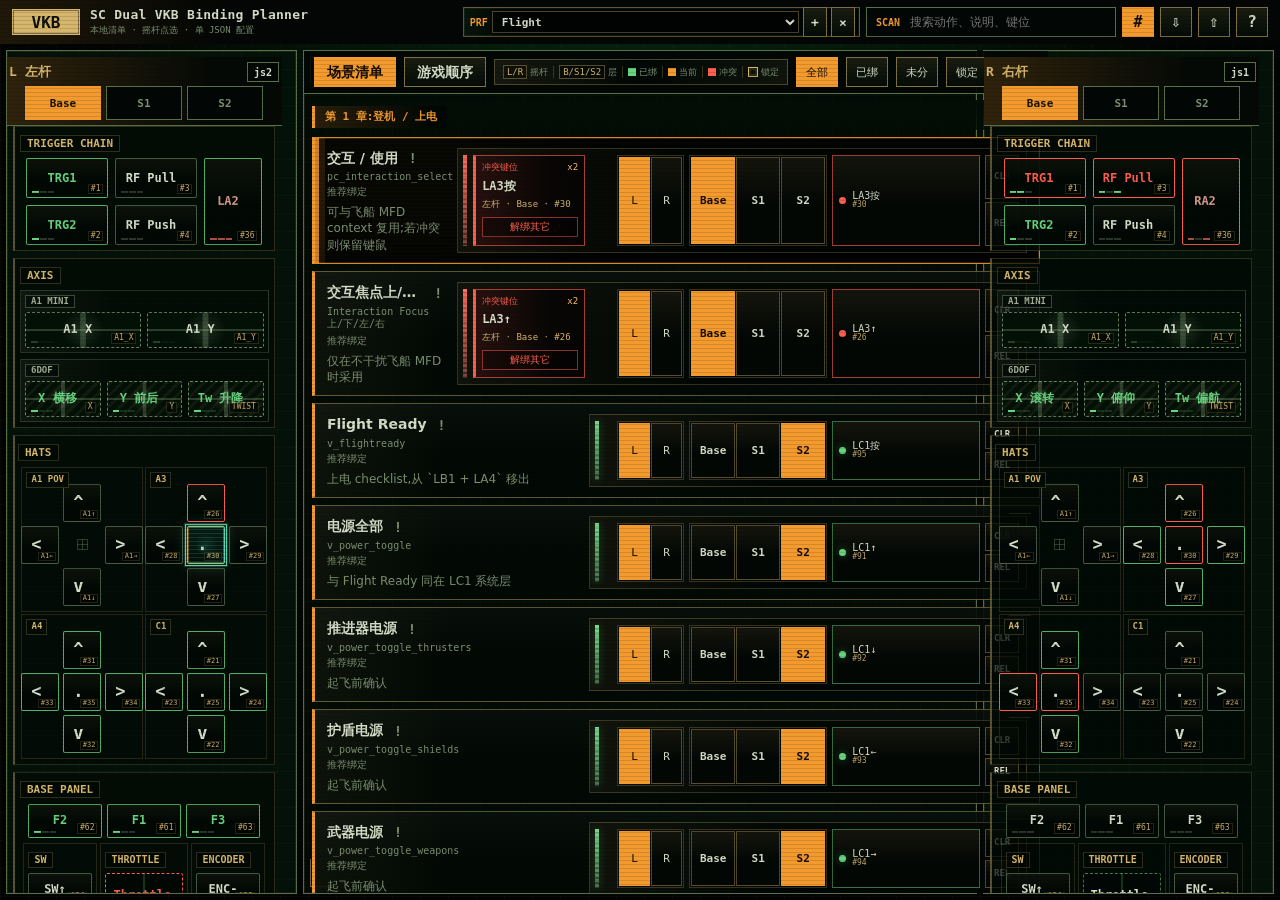
==== commit 7677f0ed: "deploy: update static page controls" ====
--- a/index.html
+++ b/index.html
@@ -4,7 +4,7 @@
     <meta charset="utf-8">
     <meta name="viewport" content="width=device-width, initial-scale=1">
     <title>SC Dual VKB Binding Planner</title>
-    <link rel="stylesheet" href="./styles.css?v=retro-73">
+    <link rel="stylesheet" href="./styles.css?v=retro-77">
   </head>
   <body>
     <div id="app" class="app-shell">
--- a/styles.css
+++ b/styles.css
@@ -5372,3 +5372,187 @@
     max-width: 100%;
   }
 }
+
+/* Final card button fit: compact controls, full key text inside the existing row. */
+.binding-controls,
+.binding-console.has-conflict .binding-controls {
+  grid-template-columns: auto auto minmax(112px, 176px) 34px;
+  grid-template-rows: repeat(2, minmax(15px, 1fr));
+  column-gap: 4px;
+  row-gap: 3px;
+  justify-content: end;
+  align-items: stretch;
+}
+
+.binding-controls .seg {
+  gap: 1px;
+  padding: 1px;
+}
+
+.binding-controls .seg button,
+.binding-console.has-conflict .seg button {
+  min-width: 26px;
+  padding: 0 4px;
+}
+
+.binding-card .layer-seg button,
+.binding-console.has-conflict .layer-seg button {
+  min-width: 40px;
+  padding: 0 5px;
+  font-size: 11px;
+}
+
+.card-clear,
+.card-lock,
+.binding-console.has-conflict .card-clear,
+.binding-console.has-conflict .card-lock {
+  box-sizing: border-box;
+  width: 34px;
+  min-width: 34px;
+  max-width: 34px;
+  min-height: 0;
+  height: 100%;
+}
+
+.binding-controls > .seg,
+.binding-console.has-conflict .binding-controls > .seg,
+.binding-controls > .slot-pill,
+.binding-console.has-conflict .binding-controls > .slot-pill {
+  grid-row: 1 / span 2;
+}
+
+.binding-controls > .card-clear,
+.binding-console.has-conflict .binding-controls > .card-clear {
+  grid-column: 4;
+  grid-row: 1;
+}
+
+.binding-controls > .card-lock,
+.binding-console.has-conflict .binding-controls > .card-lock {
+  grid-column: 4;
+  grid-row: 2;
+}
+
+.slot-pill {
+  grid-template-columns: 7px minmax(0, 1fr);
+  grid-template-rows: auto auto;
+  column-gap: 6px;
+  row-gap: 0;
+  align-content: center;
+  min-width: 112px;
+  min-height: 33px;
+  padding: 2px 6px;
+}
+
+.status-dot-ui {
+  grid-column: 1;
+  grid-row: 1 / span 2;
+  align-self: center;
+}
+
+.slot-pill-label,
+.slot-pill-code {
+  grid-column: 2;
+  min-width: 0;
+  overflow: visible;
+  text-overflow: clip;
+  white-space: nowrap;
+}
+
+.slot-pill-label {
+  align-self: end;
+  font-size: 10px;
+  line-height: 1.05;
+}
+
+.slot-pill-code {
+  align-self: start;
+  justify-self: start;
+  color: var(--line-hot);
+  font-size: 8px;
+  line-height: 1.05;
+  opacity: 0.9;
+}
+
+.clear-icon,
+.lock-text {
+  max-width: 100%;
+  min-width: 0;
+  height: auto;
+  font-size: 9px;
+  font-weight: 800;
+  line-height: 1;
+  text-align: center;
+  white-space: nowrap;
+}
+
+.clear-icon::after {
+  content: none;
+}
+
+/* Final balance pass: status is a signal rail, while real controls get the space. */
+.binding-console {
+  grid-template-columns: 4px minmax(0, 1fr);
+  gap: 6px;
+  padding: 6px 7px 6px 5px;
+}
+
+.binding-console.has-conflict {
+  grid-template-columns: 4px minmax(96px, 112px) minmax(0, 1fr);
+}
+
+.status-rail {
+  width: 4px;
+  min-height: 100%;
+  border: 0;
+  cursor: default;
+  background:
+    repeating-linear-gradient(180deg, rgba(205, 220, 190, 0.18) 0 3px, transparent 3px 5px),
+    rgba(125, 144, 114, 0.32);
+}
+
+.status-rail.green {
+  background:
+    repeating-linear-gradient(180deg, rgba(210, 255, 220, 0.24) 0 3px, transparent 3px 5px),
+    linear-gradient(180deg, rgba(102, 212, 126, 0.95), rgba(102, 212, 126, 0.22));
+  box-shadow: 0 0 8px rgba(102, 212, 126, 0.28);
+}
+
+.status-rail.amber {
+  background:
+    repeating-linear-gradient(180deg, rgba(255, 220, 156, 0.24) 0 3px, transparent 3px 5px),
+    linear-gradient(180deg, rgba(243, 154, 47, 0.95), rgba(243, 154, 47, 0.22));
+}
+
+.status-rail.red {
+  background:
+    repeating-linear-gradient(180deg, rgba(255, 190, 180, 0.24) 0 3px, transparent 3px 5px),
+    linear-gradient(180deg, rgba(255, 93, 77, 0.95), rgba(255, 93, 77, 0.22));
+}
+
+.status-rail.noted::after {
+  width: 3px;
+  height: 3px;
+  margin-top: 4px;
+}
+
+.binding-controls,
+.binding-console.has-conflict .binding-controls {
+  grid-template-columns: auto auto minmax(112px, 148px) 34px;
+  column-gap: 5px;
+}
+
+.binding-controls .hand-seg button,
+.binding-console.has-conflict .hand-seg button {
+  min-width: 31px;
+}
+
+.binding-card .layer-seg button,
+.binding-console.has-conflict .layer-seg button {
+  min-width: 44px;
+}
+
+.slot-pill {
+  min-width: 112px;
+  max-width: 148px;
+}
